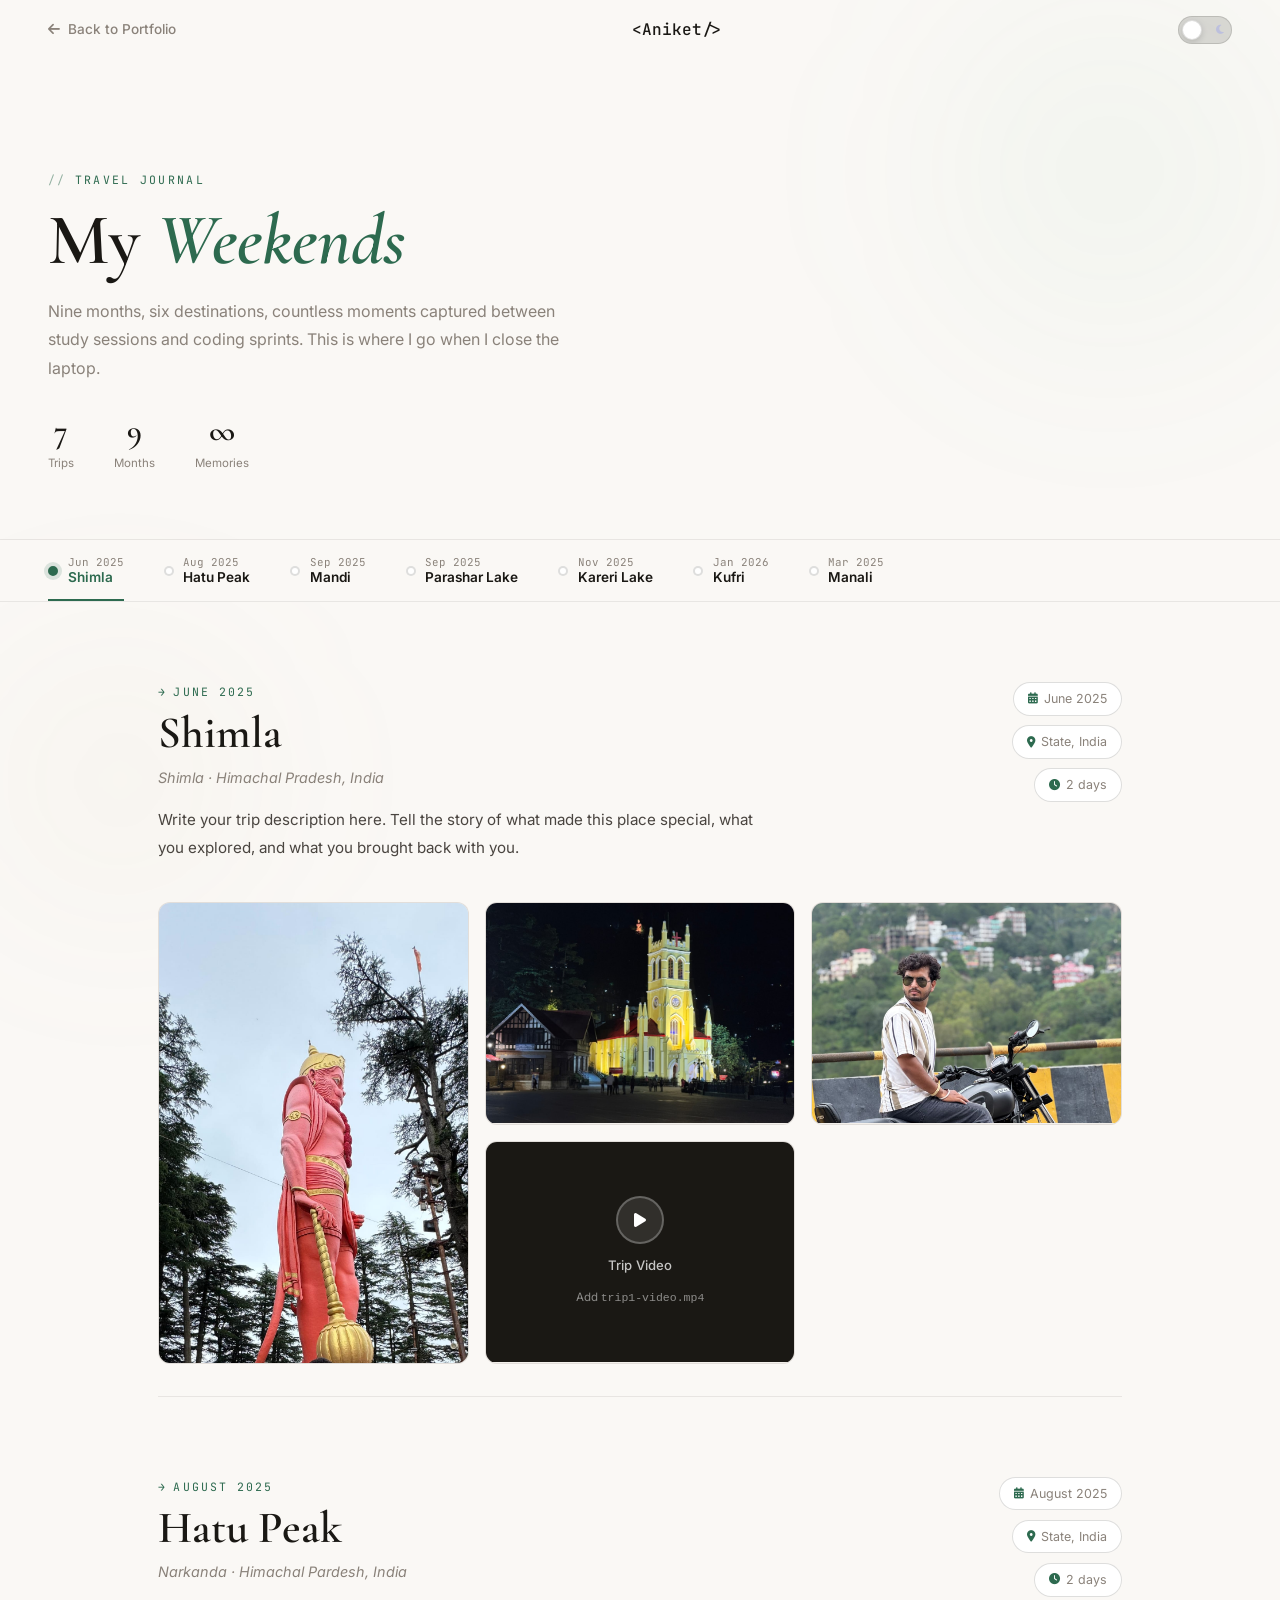
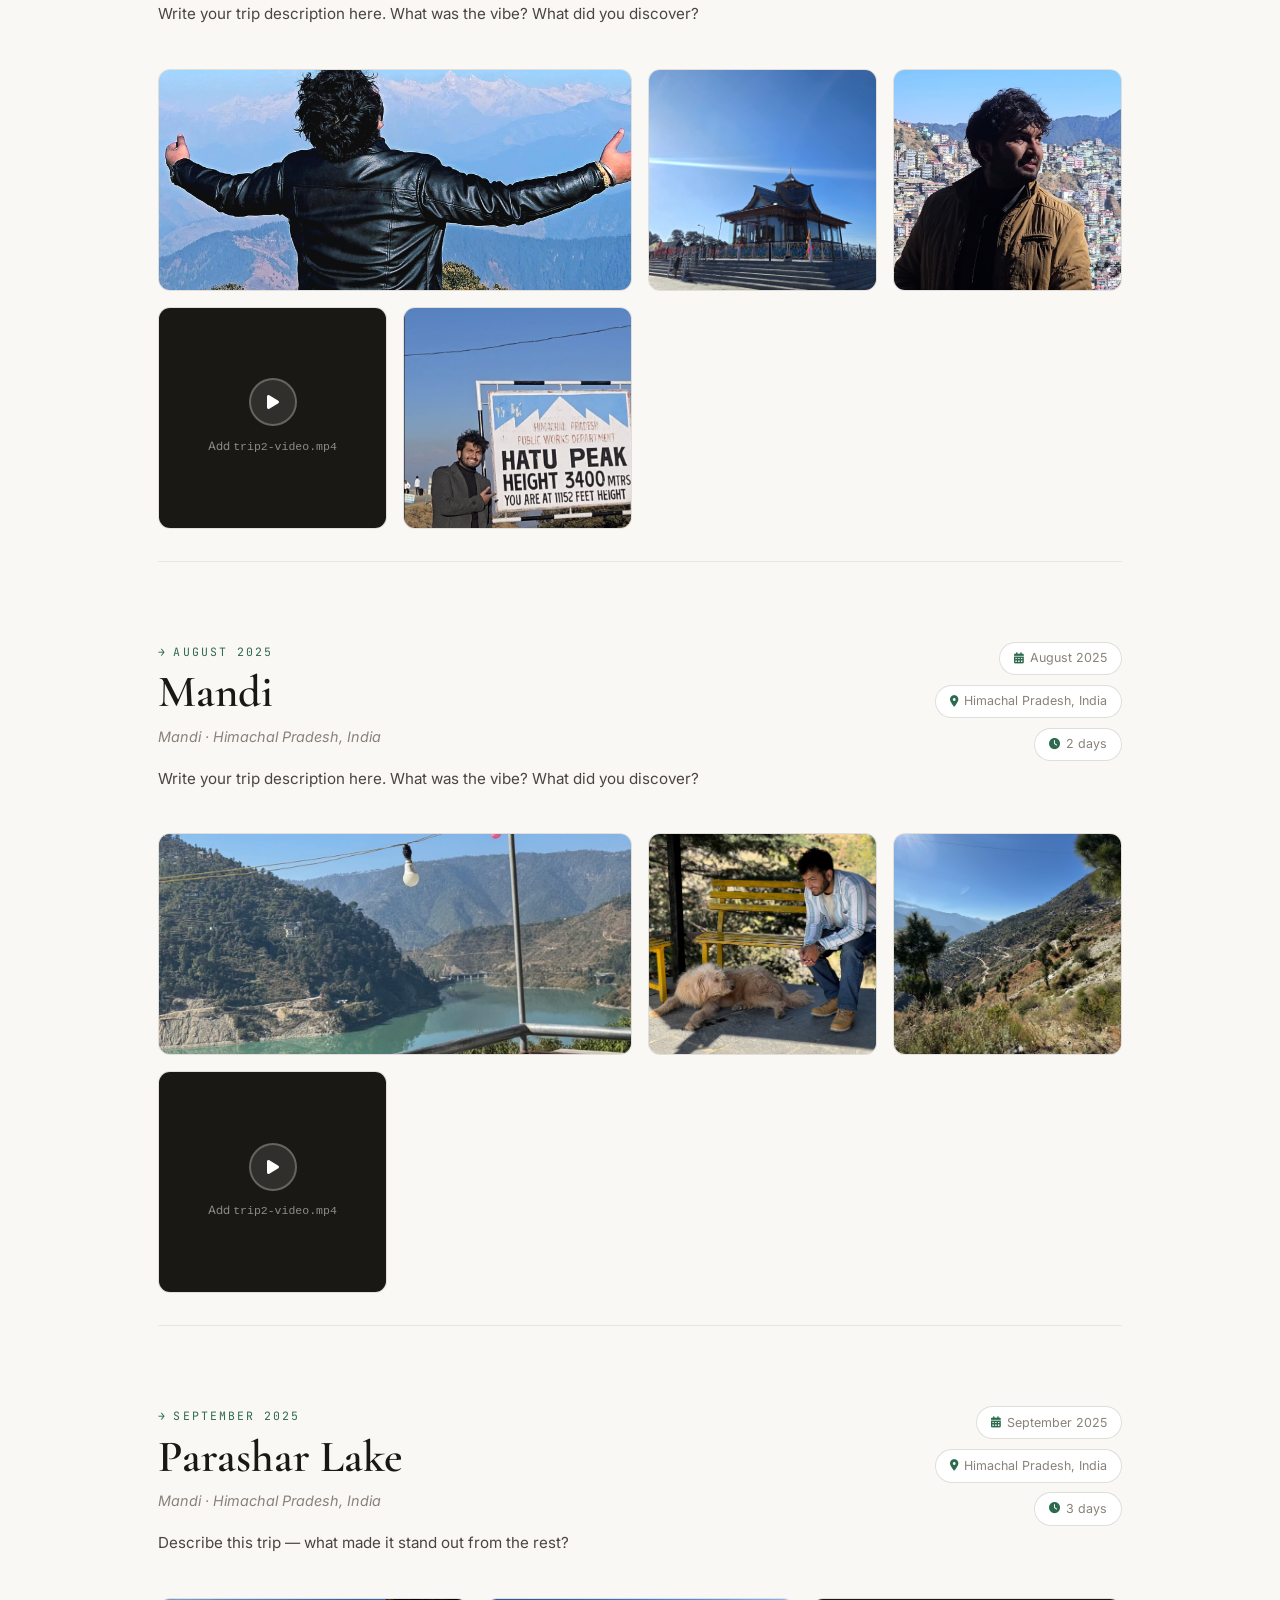
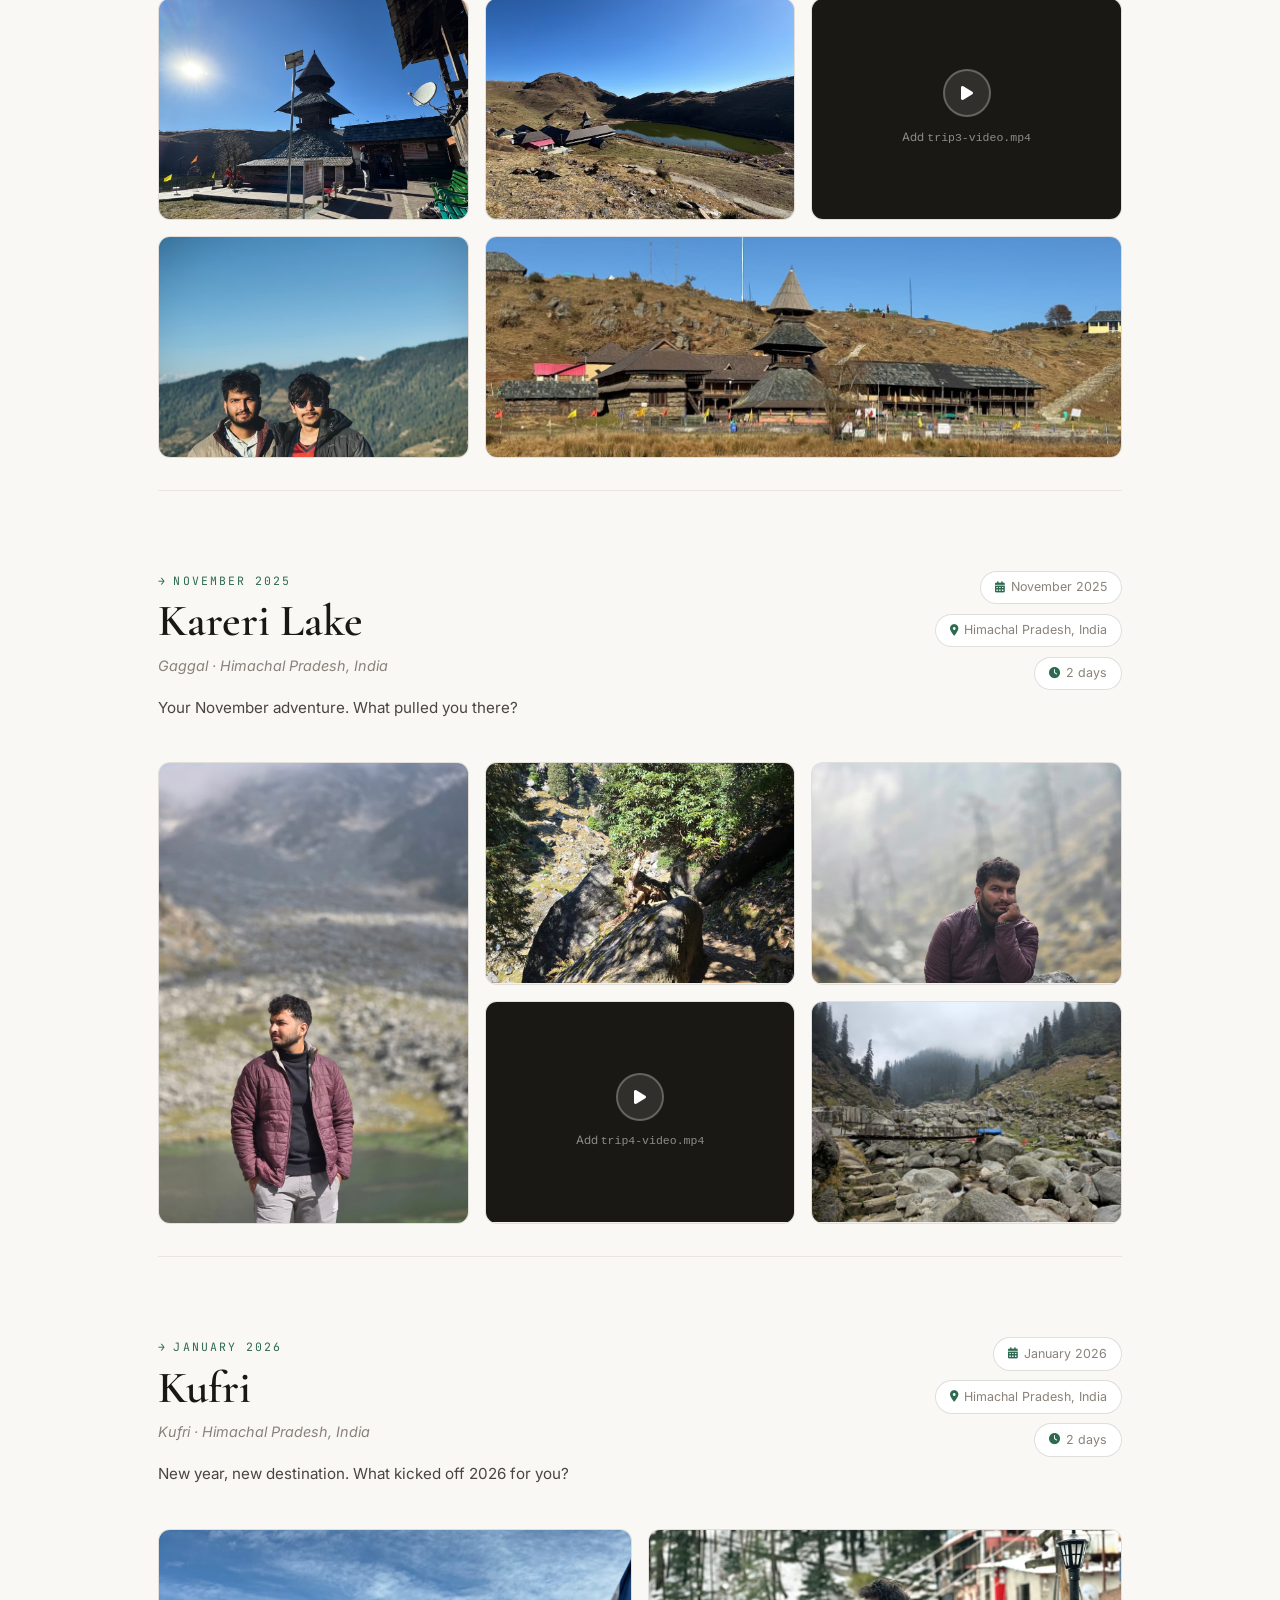
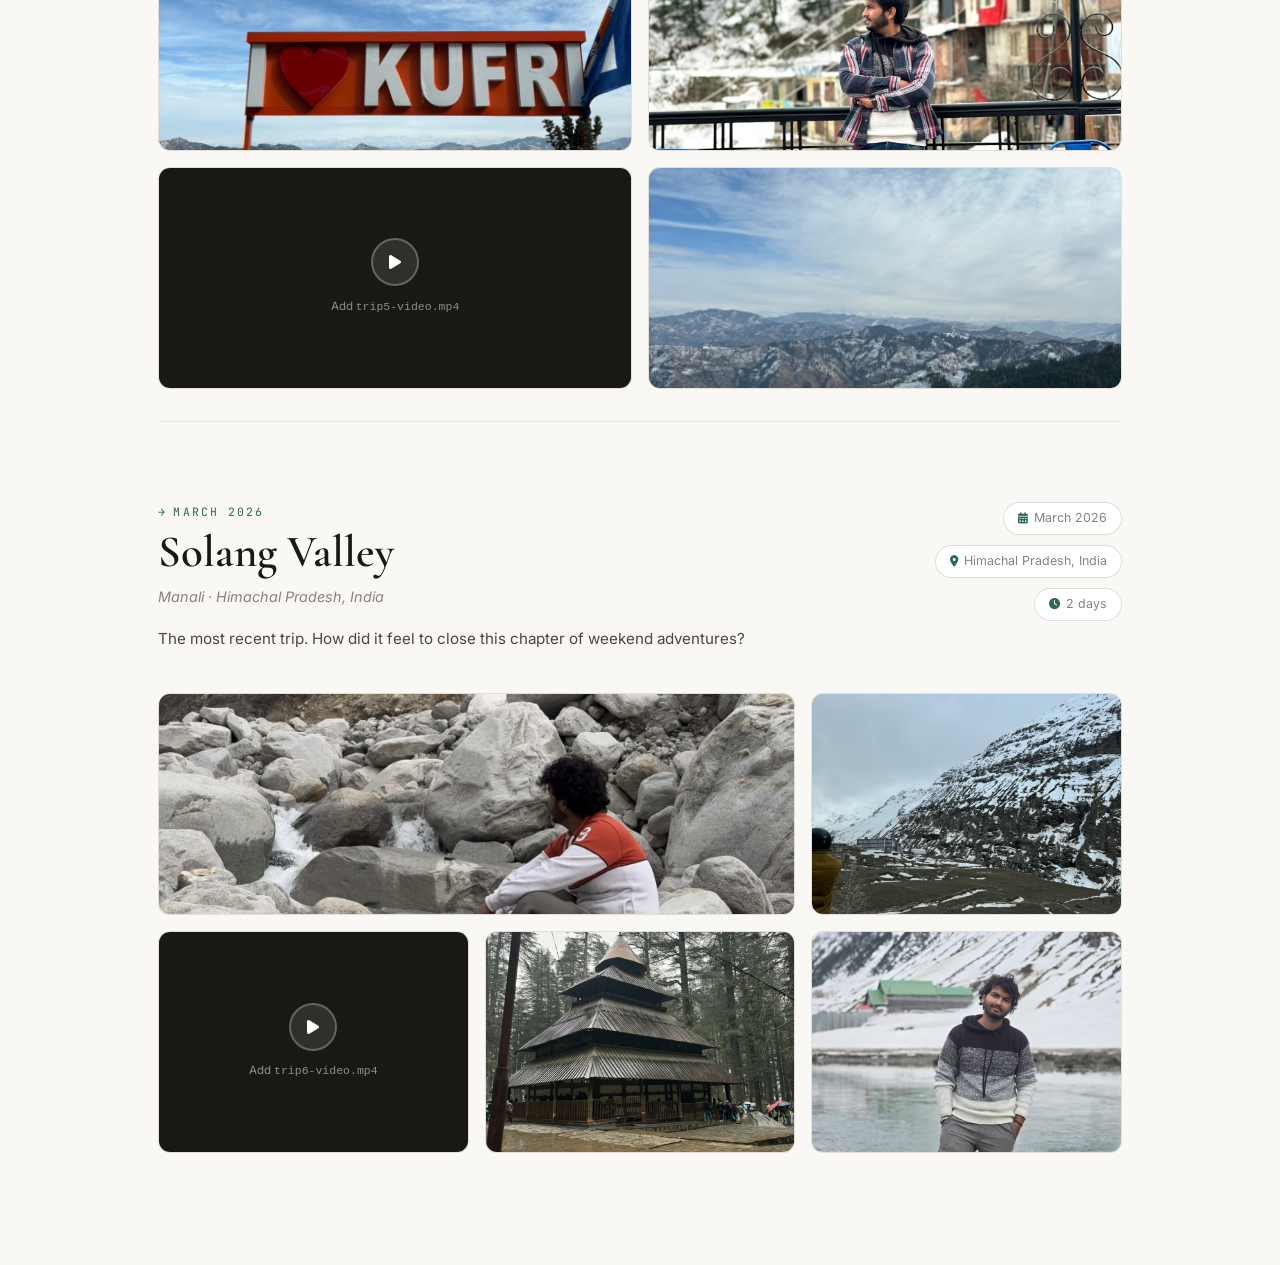
==== weekends.html @ 53308a57 "Add files via upload Add Portfolio" ====
<!DOCTYPE html>
<html lang="en">
<head>
  <meta charset="UTF-8"/>
  <meta name="viewport" content="width=device-width, initial-scale=1.0"/>
  <title>Aniket's Weekends — Travel Journal</title>
  <link rel="preconnect" href="https://fonts.googleapis.com">
  <link href="https://fonts.googleapis.com/css2?family=Cormorant+Garamond:ital,wght@0,400;0,500;0,600;1,400;1,500&family=Inter:wght@300;400;500;600&family=JetBrains+Mono:wght@400;500&display=swap" rel="stylesheet">
  <link rel="stylesheet" href="https://cdnjs.cloudflare.com/ajax/libs/font-awesome/6.5.0/css/all.min.css"/>
  <style>
    /* ===== ROOT ===== */
    :root {
      --bg:         #faf8f5;
      --bg-tint:    #f3f0eb;
      --bg-card:    #ffffff;
      --ink:        #1a1814;
      --ink-2:      #4a4540;
      --ink-3:      #8a827a;
      --ink-4:      #c4bdb6;
      --accent:     #2d6a4f;
      --accent-lt:  #52b788;
      --accent-sand:#c9a96e;
      --border:     rgba(26,24,20,0.08);
      --border-med: rgba(26,24,20,0.14);
      --shadow-sm:  0 2px 12px rgba(26,24,20,0.06);
      --shadow-md:  0 8px 32px rgba(26,24,20,0.10);
      --shadow-lg:  0 20px 60px rgba(26,24,20,0.13);
      --radius:     16px;
      --tr:         0.28s cubic-bezier(0.4,0,0.2,1);
      --serif:      'Cormorant Garamond', Georgia, serif;
      --sans:       'Inter', system-ui, sans-serif;
      --mono:       'JetBrains Mono', monospace;
    }
    body.dark-mode {
      --bg:#0f1117; --bg-tint:#161b27; --bg-card:#1a2030;
      --ink:#e8eaf0; --ink-2:#a8b0c8; --ink-3:#5a6480; --ink-4:#2e3550;
      --accent:#4ade9a; --accent-lt:#22c55e; --accent-sand:#f0b942;
      --border:rgba(255,255,255,0.07); --border-med:rgba(255,255,255,0.13);
      --shadow-sm:0 2px 12px rgba(0,0,0,0.35); --shadow-md:0 8px 32px rgba(0,0,0,0.5); --shadow-lg:0 20px 60px rgba(0,0,0,0.65);
    }
    *,*::before,*::after{box-sizing:border-box;margin:0;padding:0}
    html{scroll-behavior:smooth}
    body{font-family:var(--sans);background:var(--bg);color:var(--ink-2);line-height:1.75;overflow-x:hidden;-webkit-font-smoothing:antialiased;transition:background 0.3s ease, color 0.3s ease}
    a{color:inherit;text-decoration:none}
    img{max-width:100%;display:block;border-radius:12px}

    /* ===== BLOBS ===== */
    .blob{position:fixed;border-radius:50%;filter:blur(90px);pointer-events:none;z-index:0;animation:blobDrift 18s ease-in-out infinite}
    .blob1{width:500px;height:500px;background:radial-gradient(circle,rgba(82,183,136,0.07),transparent 70%);top:-80px;right:-80px}
    .blob2{width:400px;height:400px;background:radial-gradient(circle,rgba(201,169,110,0.06),transparent 70%);bottom:-80px;left:-80px;animation-delay:-7s}
    @keyframes blobDrift{0%,100%{transform:translate(0,0)}33%{transform:translate(20px,-20px)}66%{transform:translate(-16px,16px)}}

    /* ===== HEADER ===== */
    .site-header {
      position: fixed; top: 0; left: 0; right: 0; z-index: 100;
      display: flex; align-items: center; justify-content: space-between;
      padding: 1rem 3rem;
      transition: var(--tr);
    }
    .site-header.scrolled {
      background: rgba(250,248,245,0.93);
      backdrop-filter: blur(18px);
      border-bottom: 1px solid var(--border);
      box-shadow: var(--shadow-sm);
    }
    body.dark-mode .site-header.scrolled { background: rgba(15,17,23,0.92); }
    .h-back {
      display: inline-flex; align-items: center; gap: 0.5rem;
      font-size: 0.85rem; color: var(--ink-3); font-weight: 500;
      transition: var(--tr);
    }
    .h-back:hover { color: var(--accent); }
    .h-logo {
      font-family: var(--mono); font-size: 1rem;
      color: var(--ink); font-weight: 500;
    }
    .h-logo .ld { color: var(--accent); }
    .h-right { display: flex; align-items: center; gap: 1rem; }

    /* Dark toggle (same as main) */
    .theme-toggle{background:none;border:none;cursor:pointer;padding:0;display:flex;align-items:center}
    .toggle-track{position:relative;width:54px;height:28px;background:var(--border-med);border:1px solid var(--border-med);border-radius:50px;display:flex;align-items:center;transition:background .3s ease;overflow:hidden}
    body.dark-mode .toggle-track{background:rgba(74,222,154,.15);border-color:rgba(74,222,154,.3)}
    .toggle-icon{position:absolute;top:50%;transform:translateY(-50%);font-size:.65rem;transition:opacity .3s ease;z-index:1}
    .toggle-icon.sun{left:7px;color:var(--accent-sand)}
    .toggle-icon.moon{right:7px;color:#818cf8}
    body.light-mode .toggle-icon.moon{opacity:.3}
    body.dark-mode .toggle-icon.sun{opacity:.3}
    .toggle-thumb{position:absolute;top:3px;left:3px;width:20px;height:20px;border-radius:50%;background:var(--bg-card);border:1px solid var(--border-med);box-shadow:0 2px 6px rgba(0,0,0,.15);transition:transform .3s cubic-bezier(.4,0,.2,1),background .3s ease;z-index:2}
    body.dark-mode .toggle-thumb{transform:translateX(26px);background:var(--accent);border-color:var(--accent)}

    /* ===== HERO BANNER ===== */
    .trips-hero {
      min-height: 60vh; display: flex; align-items: flex-end;
      padding: 8rem 3rem 4rem;
      position: relative; z-index: 1;
      border-bottom: 1px solid var(--border);
    }
    .th-inner { max-width: 700px; }
    .th-eyebrow {
      font-family: var(--mono); font-size: 0.72rem;
      letter-spacing: 0.2em; text-transform: uppercase;
      color: var(--accent); margin-bottom: 0.7rem;
      display: flex; align-items: center; gap: 0.5rem;
    }
    .th-eyebrow::before { content: '// '; opacity: 0.5; }
    .trips-hero h1 {
      font-family: var(--serif);
      font-size: clamp(2.5rem, 6vw, 4.5rem);
      font-weight: 600; line-height: 1.1;
      color: var(--ink); margin-bottom: 1rem;
    }
    .trips-hero h1 em { color: var(--accent); font-style: italic; }
    .trips-hero p {
      font-size: 1rem; color: var(--ink-3);
      max-width: 520px; line-height: 1.8;
    }
    .th-stats {
      display: flex; gap: 2.5rem; margin-top: 2rem;
    }
    .ths-item { text-align: center; }
    .ths-val {
      font-family: var(--serif); font-size: 2rem; font-weight: 600;
      color: var(--ink); display: block; line-height: 1;
    }
    .ths-lbl { font-size: 0.72rem; color: var(--ink-3); margin-top: 0.2rem; }

    /* ===== STICKY TIMELINE NAV ===== */
    .timeline-nav {
      position: sticky; top: 64px; z-index: 90;
      background: var(--bg);
      border-bottom: 1px solid var(--border);
      padding: 0 3rem;
      overflow-x: auto;
      scrollbar-width: none;
    }
    .timeline-nav::-webkit-scrollbar { display: none; }
    body.dark-mode .timeline-nav { background: var(--bg); }
    .tn-inner {
      display: flex; gap: 0; align-items: stretch;
      white-space: nowrap; min-width: max-content;
    }
    .tn-item {
      display: flex; align-items: center; gap: 0;
      cursor: pointer; padding: 1rem 0; margin-right: 2.5rem;
      position: relative; transition: var(--tr);
      flex-shrink: 0;
    }
    .tn-item::after {
      content: '';
      position: absolute; bottom: 0; left: 0; right: 0; height: 2px;
      background: var(--accent); transform: scaleX(0);
      transform-origin: left; transition: transform var(--tr);
    }
    .tn-item:hover::after, .tn-item.active::after { transform: scaleX(1); }
    .tn-dot {
      width: 10px; height: 10px; border-radius: 50%;
      border: 2px solid var(--border-med);
      background: var(--bg-card); margin-right: 0.6rem;
      transition: var(--tr); flex-shrink: 0;
    }
    .tn-item:hover .tn-dot, .tn-item.active .tn-dot {
      border-color: var(--accent);
      background: var(--accent);
      box-shadow: 0 0 0 4px rgba(45,106,79,0.15);
    }
    body.dark-mode .tn-item.active .tn-dot { box-shadow: 0 0 0 4px rgba(74,222,154,0.15); }
    .tn-text { line-height: 1.2; }
    .tn-month { font-size: 0.68rem; color: var(--ink-3); font-family: var(--mono); }
    .tn-place { font-size: 0.85rem; font-weight: 600; color: var(--ink); transition: var(--tr); }
    .tn-item:hover .tn-place, .tn-item.active .tn-place { color: var(--accent); }

    /* ===== TRIP SECTIONS ===== */
    .trips-container {
      max-width: 1060px; margin: 0 auto;
      padding: 0 3rem 5rem;
      position: relative; z-index: 1;
    }
    .trip-section {
      padding-top: 5rem; padding-bottom: 2rem;
      border-bottom: 1px solid var(--border);
    }
    .trip-section:last-child { border-bottom: none; }

    /* Trip header */
    .trip-header {
      display: flex; align-items: flex-start;
      justify-content: space-between; gap: 2rem;
      margin-bottom: 2.5rem; flex-wrap: wrap;
    }
    .trip-left { flex: 1; }
    .trip-month {
      font-family: var(--mono); font-size: 0.72rem;
      letter-spacing: 0.18em; text-transform: uppercase;
      color: var(--accent); margin-bottom: 0.4rem;
      display: flex; align-items: center; gap: 0.4rem;
    }
    .trip-month::before { content: '→ '; }
    .trip-title {
      font-family: var(--serif);
      font-size: clamp(1.8rem, 4vw, 2.8rem);
      font-weight: 600; color: var(--ink); line-height: 1.1;
      margin-bottom: 0.4rem;
    }
    .trip-subtitle { font-size: 0.9rem; color: var(--ink-3); font-style: italic; }
    .trip-desc {
      font-size: 0.95rem; color: var(--ink-2);
      line-height: 1.85; max-width: 600px; margin-top: 1rem;
    }
    .trip-meta {
      display: flex; flex-direction: column; gap: 0.6rem;
      align-items: flex-end;
    }
    .tm-chip {
      display: inline-flex; align-items: center; gap: 0.4rem;
      padding: 0.3rem 0.85rem; border-radius: 50px;
      border: 1px solid var(--border-med);
      font-size: 0.78rem; color: var(--ink-3);
      background: var(--bg-card);
    }
    .tm-chip i { color: var(--accent); font-size: 0.7rem; }

    /* Media Grid */
    .media-grid {
      display: grid;
      grid-template-columns: repeat(3, 1fr);
      gap: 1rem;
      margin-top: 1.5rem;
    }
    .media-grid.grid-2 { grid-template-columns: repeat(2, 1fr); }
    .media-grid.grid-4 { grid-template-columns: repeat(4, 1fr); }

    .media-item {
      position: relative; border-radius: 12px; overflow: hidden;
      background: var(--bg-tint);
      border: 1px solid var(--border);
      cursor: pointer;
      transition: var(--tr);
    }
    .media-item:hover { transform: scale(1.02); box-shadow: var(--shadow-md); }
    .media-item.tall { grid-row: span 2; }
    .media-item.wide { grid-column: span 2; }

    /* Image placeholder */
    .img-slot {
      width: 100%; height: 220px;
      background: linear-gradient(145deg, var(--bg-tint), var(--bg));
      display: flex; flex-direction: column;
      align-items: center; justify-content: center;
      gap: 0.5rem; text-align: center; padding: 1rem;
    }
    .media-item.tall .img-slot { height: 100%; min-height: 460px; }
    .media-item.wide .img-slot { height: 220px; }
    .img-slot i { font-size: 1.8rem; color: var(--accent); opacity: 0.4; }
    .img-slot-label { font-size: 0.75rem; color: var(--ink-3); line-height: 1.4; }
    .img-slot code { font-family: var(--mono); font-size: 0.68rem; color: var(--accent-sand); }

    /* Real images */
    .media-item img {
      width: 100%; height: 220px; object-fit: cover; border-radius: 0;
      transition: transform 0.4s ease;
    }
    .media-item.tall img { height: 460px; }
    .media-item.wide img { height: 220px; }
    .media-item:hover img { transform: scale(1.06); }

    /* Video slot */
    .video-slot {
      width: 100%; height: 220px;
      background: var(--ink);
      display: flex; flex-direction: column;
      align-items: center; justify-content: center; gap: 0.6rem;
    }
    .vs-play {
      width: 48px; height: 48px; border-radius: 50%;
      background: rgba(255,255,255,0.1);
      border: 2px solid rgba(255,255,255,0.25);
      display: flex; align-items: center; justify-content: center;
      color: #fff; font-size: 1rem; transition: var(--tr);
    }
    .media-item:hover .vs-play { background: var(--accent); border-color: var(--accent); }
    .vs-label { font-size: 0.72rem; color: rgba(255,255,255,0.5); }
    .vs-name  { font-size: 0.82rem; color: rgba(255,255,255,0.75); font-weight: 500; }

    /* Real video embed */
    .media-item video {
      width: 100%; height: 220px; object-fit: cover; border-radius: 0;
    }

    /* Caption */
    .media-caption {
      position: absolute; bottom: 0; left: 0; right: 0;
      padding: 0.6rem 0.8rem;
      background: linear-gradient(transparent, rgba(26,24,20,0.65));
      font-size: 0.72rem; color: rgba(255,255,255,0.85);
      border-radius: 0 0 12px 12px;
      opacity: 0; transition: var(--tr);
    }
    .media-item:hover .media-caption { opacity: 1; }

    /* How to add content note */
    .add-note {
      margin-top: 1rem; padding: 0.85rem 1.1rem;
      background: rgba(201,169,110,0.07);
      border: 1px solid rgba(201,169,110,0.18);
      border-radius: 10px;
      font-size: 0.78rem; color: var(--ink-3);
      display: flex; align-items: flex-start; gap: 0.5rem;
    }
    .add-note i { color: var(--accent-sand); margin-top: 0.1rem; flex-shrink: 0; }
    .add-note code { font-family: var(--mono); font-size: 0.72rem; color: var(--accent-sand); }

    /* ===== BACK TO TOP ===== */
    .back-top {
      position: fixed; bottom: 2rem; right: 2rem; z-index: 99;
      width: 42px; height: 42px; border-radius: 50%;
      background: var(--accent); color: #fff;
      border: none; cursor: pointer;
      display: flex; align-items: center; justify-content: center;
      font-size: 0.9rem;
      box-shadow: var(--shadow-md);
      opacity: 0; pointer-events: none;
      transition: var(--tr);
    }
    .back-top.show { opacity: 1; pointer-events: all; }
    .back-top:hover { transform: translateY(-3px); background: #235c42; }

    /* Scroll reveal */
    .reveal{opacity:0;transform:translateY(20px);transition:opacity .6s ease,transform .6s ease}
    .reveal.visible{opacity:1;transform:translateY(0)}

    /* Responsive */
    @media(max-width:768px){
      .site-header{padding:.8rem 1.5rem}
      .trips-hero{padding:6rem 1.5rem 3rem}
      .timeline-nav{padding:0 1.5rem}
      .trips-container{padding:0 1.5rem 4rem}
      .media-grid{grid-template-columns:1fr 1fr !important}
      .media-item.tall{grid-row:span 1}
      .media-item.tall img,.media-item.tall .img-slot{height:220px !important;min-height:unset !important}
      .trip-meta{align-items:flex-start}
      .th-stats{gap:1.5rem}
    }
    @media(max-width:480px){
      .media-grid{grid-template-columns:1fr !important}
      .media-item.wide{grid-column:span 1}
    }
  </style>
</head>
<body class="light-mode">

  <div class="blob blob1"></div>
  <div class="blob blob2"></div>

  <!-- HEADER -->
  <header class="site-header" id="siteHeader">
    <a href="index.html" class="h-back">
      <i class="fas fa-arrow-left"></i> Back to Portfolio
    </a>
    <div class="h-logo">&lt;Aniket<span class="ld">/</span>&gt;</div>
    <div class="h-right">
      <button class="theme-toggle" id="themeToggle">
        <span class="toggle-track">
          <span class="toggle-icon sun"><i class="fas fa-sun"></i></span>
          <span class="toggle-icon moon"><i class="fas fa-moon"></i></span>
          <span class="toggle-thumb"></span>
        </span>
      </button>
    </div>
  </header>

  <!-- HERO -->
  <section class="trips-hero">
    <div class="th-inner">
      <div class="th-eyebrow">travel journal</div>
      <h1>My <em>Weekends</em></h1>
      <p>
        Nine months, six destinations, countless moments captured between study sessions
        and coding sprints. This is where I go when I close the laptop.
      </p>
      <div class="th-stats">
        <div class="ths-item"><span class="ths-val">7</span><span class="ths-lbl">Trips</span></div>
        <div class="ths-item"><span class="ths-val">9</span><span class="ths-lbl">Months</span></div>
        <div class="ths-item"><span class="ths-val">∞</span><span class="ths-lbl">Memories</span></div>
      </div>
    </div>
  </section>

  <!-- STICKY TIMELINE NAV -->
  <nav class="timeline-nav" id="timelineNav">
    <div class="tn-inner">
      <div class="tn-item active" onclick="scrollToTrip('trip1')">
        <div class="tn-dot"></div>
        <div class="tn-text">
          <div class="tn-month">Jun 2025</div>
          <div class="tn-place">Shimla</div>
        </div>
      </div>
      <div class="tn-item" onclick="scrollToTrip('trip2')">
        <div class="tn-dot"></div>
        <div class="tn-text">
          <div class="tn-month">Aug 2025</div>
          <div class="tn-place">Hatu Peak</div>
        </div>
      </div>
      <div class="tn-item" onclick="scrollToTrip('trip3')">
        <div class="tn-dot"></div>
        <div class="tn-text">
          <div class="tn-month">Sep 2025</div>
          <div class="tn-place">Mandi</div>
        </div>
      </div>
      <div class="tn-item" onclick="scrollToTrip('trip4')">
        <div class="tn-dot"></div>
        <div class="tn-text">
          <div class="tn-month">Sep 2025</div>
          <div class="tn-place">Parashar Lake</div>
        </div>
      </div>
      <div class="tn-item" onclick="scrollToTrip('trip5')">
        <div class="tn-dot"></div>
        <div class="tn-text">
          <div class="tn-month">Nov 2025</div>
          <div class="tn-place">Kareri Lake</div>
        </div>
      </div>
      <div class="tn-item" onclick="scrollToTrip('trip6')">
        <div class="tn-dot"></div>
        <div class="tn-text">
          <div class="tn-month">Jan 2026</div>
          <div class="tn-place">Kufri</div>
        </div>
      </div>
       <div class="tn-item" onclick="scrollToTrip('trip4')">
        <div class="tn-dot"></div>
        <div class="tn-text">
          <div class="tn-month">Mar 2025</div>
          <div class="tn-place">Manali</div>
        </div>
      </div>
    </div>
  </nav>

  <!-- TRIPS -->
  <div class="trips-container">

    <!-- ── TRIP 1 ── -->
    <section class="trip-section reveal" id="trip1">
      <div class="trip-header">
        <div class="trip-left">
          <div class="trip-month">June 2025</div>
          <h2 class="trip-title">Shimla</h2>
          <div class="trip-subtitle">Shimla · Himachal Pradesh, India</div>
          <p class="trip-desc">
            Write your trip description here. Tell the story of what made this place special,
            what you explored, and what you brought back with you.
          </p>
        </div>
        <div class="trip-meta">
          <span class="tm-chip"><i class="fas fa-calendar-alt"></i> June 2025</span>
          <span class="tm-chip"><i class="fas fa-map-marker-alt"></i> State, India</span>
          <span class="tm-chip"><i class="fas fa-clock"></i> 2 days</span>
        </div>
      </div>
      <!-- Media grid — replace img src and video src with your files -->
      <div class="media-grid">
        <div class="media-item tall">
          <img src="Shimla4.jpeg" alt="Trip 1 Main Photo"
               onerror="this.style.display='none';this.nextElementSibling.style.display='flex'"/>
          <div class="img-slot" style="display:none">
            <i class="fas fa-image"></i>
            <div class="img-slot-label">Your portrait photo here<br/><code>trip1-photo1.jpg</code></div>
          </div>
          <div class="media-caption">Jhakhu Temple</div>
        </div>
        <div class="media-item">
          <img src="Shimla1.jpeg" alt="" onerror="this.style.display='none';this.nextElementSibling.style.display='flex'"/>
          <div class="img-slot" style="display:none"><i class="fas fa-image"></i><div class="img-slot-label"><code>trip1-photo2.jpg</code></div></div>
          <div class="media-caption">Capturing night view of Mall road Shimla was must.</div>
        </div>
        <div class="media-item">
          <img src="Shimla2.jpeg" alt="" onerror="this.style.display='none';this.nextElementSibling.style.display='flex'"/>
          <div class="img-slot" style="display:none"><i class="fas fa-image"></i><div class="img-slot-label"><code>trip1-photo3.jpg</code></div></div>
          <div class="media-caption">The energy never fades if you are doing your favourite thing</div>
        </div>
        <div class="media-item">
          <!-- Video slot — replace src with your video file -->
          <video src="Shimlavideo.mp4" controls poster="trip1-thumb.jpg"
                 onerror="this.style.display='none';this.nextElementSibling.style.display='flex'"></video>
          <div class="video-slot" style="display:none">
            <div class="vs-play"><i class="fas fa-play"></i></div>
            <div class="vs-name">Trip Video</div>
            <div class="vs-label">Add <code>trip1-video.mp4</code></div>
          </div>
          <div class="media-caption">When weather seems like this, its ok to roam</div>
        </div>
      </div>
   
    </section>

    <!-- ── TRIP 2 ── -->
    <section class="trip-section reveal" id="trip2">
      <div class="trip-header">
        <div class="trip-left">
          <div class="trip-month">August 2025</div>
          <h2 class="trip-title">Hatu Peak</h2>
          <div class="trip-subtitle">Narkanda · Himachal Pardesh, India</div>
          <p class="trip-desc">Write your trip description here. What was the vibe? What did you discover?</p>
        </div>
        <div class="trip-meta">
          <span class="tm-chip"><i class="fas fa-calendar-alt"></i> August 2025</span>
          <span class="tm-chip"><i class="fas fa-map-marker-alt"></i> State, India</span>
          <span class="tm-chip"><i class="fas fa-clock"></i> 2 days</span>
        </div>
      </div>
      <div class="media-grid grid-4">
        <div class="media-item wide">
          <img src="Hatu2.jpeg" alt="" onerror="this.style.display='none';this.nextElementSibling.style.display='flex'"/>
          <div class="img-slot" style="display:none"><i class="fas fa-image"></i><div class="img-slot-label"><code>trip2-photo1.jpg</code></div></div>
          <div class="media-caption">Wide hero shot</div>
        </div>
        <div class="media-item">
          <img src="Hatu1.jpeg" alt="" onerror="this.style.display='none';this.nextElementSibling.style.display='flex'"/>
          <div class="img-slot" style="display:none"><i class="fas fa-image"></i><div class="img-slot-label"><code>trip2-photo2.jpg</code></div></div>
        </div>
        <div class="media-item">
          <img src="Hatu3.jpeg" alt="" onerror="this.style.display='none';this.nextElementSibling.style.display='flex'"/>
          <div class="img-slot" style="display:none"><i class="fas fa-image"></i><div class="img-slot-label"><code>trip2-photo3.jpg</code></div></div>
        </div>
        <div class="media-item">
          <video src="Hatuvideo.mp4" controls onerror="this.style.display='none';this.nextElementSibling.style.display='flex'"></video>
          <div class="video-slot" style="display:none"><div class="vs-play"><i class="fas fa-play"></i></div><div class="vs-label">Add <code>trip2-video.mp4</code></div></div>
        </div>
        <div class="media-item">
          <img src="Hatu4.jpeg" alt="" onerror="this.style.display='none';this.nextElementSibling.style.display='flex'"/>
          <div class="img-slot" style="display:none"><i class="fas fa-image"></i><div class="img-slot-label"><code>trip2-photo4.jpg</code></div></div>
        </div>
      </div>
    </section>
     <!-- ── TRIP 2 ── -->
    <section class="trip-section reveal" id="trip2">
      <div class="trip-header">
        <div class="trip-left">
          <div class="trip-month">August 2025</div>
          <h2 class="trip-title">Mandi</h2>
          <div class="trip-subtitle">Mandi · Himachal Pradesh, India</div>
          <p class="trip-desc">Write your trip description here. What was the vibe? What did you discover?</p>
        </div>
        <div class="trip-meta">
          <span class="tm-chip"><i class="fas fa-calendar-alt"></i> August 2025</span>
          <span class="tm-chip"><i class="fas fa-map-marker-alt"></i> Himachal Pradesh, India</span>
          <span class="tm-chip"><i class="fas fa-clock"></i> 2 days</span>
        </div>
      </div>
      <div class="media-grid grid-4">
        <div class="media-item wide">
          <img src="Mandi2.jpeg" alt="" onerror="this.style.display='none';this.nextElementSibling.style.display='flex'"/>
          <div class="img-slot" style="display:none"><i class="fas fa-image"></i><div class="img-slot-label"><code>trip2-photo1.jpg</code></div></div>
          <div class="media-caption">Wide hero shot</div>
        </div>
        <div class="media-item">
          <img src="Mandi1.jpeg" alt="" onerror="this.style.display='none';this.nextElementSibling.style.display='flex'"/>
          <div class="img-slot" style="display:none"><i class="fas fa-image"></i><div class="img-slot-label"><code>trip2-photo2.jpg</code></div></div>
        </div>
        <div class="media-item">
          <img src="Mandi3.jpeg" alt="" onerror="this.style.display='none';this.nextElementSibling.style.display='flex'"/>
          <div class="img-slot" style="display:none"><i class="fas fa-image"></i><div class="img-slot-label"><code>trip2-photo3.jpg</code></div></div>
        </div>
        <div class="media-item">
          <video src="mandivideo.mp4" controls onerror="this.style.display='none';this.nextElementSibling.style.display='flex'"></video>
          <div class="video-slot" style="display:none"><div class="vs-play"><i class="fas fa-play"></i></div><div class="vs-label">Add <code>trip2-video.mp4</code></div></div>
        </div>
       
      </div>
    </section>


    <!-- ── TRIP 3 ── -->
    <section class="trip-section reveal" id="trip3">
      <div class="trip-header">
        <div class="trip-left">
          <div class="trip-month">September 2025</div>
          <h2 class="trip-title">Parashar Lake</h2>
          <div class="trip-subtitle">Mandi · Himachal Pradesh, India</div>
          <p class="trip-desc">Describe this trip — what made it stand out from the rest?</p>
        </div>
        <div class="trip-meta">
          <span class="tm-chip"><i class="fas fa-calendar-alt"></i> September 2025</span>
          <span class="tm-chip"><i class="fas fa-map-marker-alt"></i> Himachal Pradesh, India</span>
          <span class="tm-chip"><i class="fas fa-clock"></i> 3 days</span>
        </div>
      </div>
      <div class="media-grid">
        <div class="media-item">
          <img src="p1.jpeg" alt="" onerror="this.style.display='none';this.nextElementSibling.style.display='flex'"/>
          <div class="img-slot" style="display:none"><i class="fas fa-image"></i><div class="img-slot-label"><code>trip3-photo1.jpg</code></div></div>
        </div>
        <div class="media-item">
          <img src="p2.jpeg" alt="" onerror="this.style.display='none';this.nextElementSibling.style.display='flex'"/>
          <div class="img-slot" style="display:none"><i class="fas fa-image"></i><div class="img-slot-label"><code>trip3-photo2.jpg</code></div></div>
        </div>
        <div class="media-item">
          <video src="pv.mp4" controls onerror="this.style.display='none';this.nextElementSibling.style.display='flex'"></video>
          <div class="video-slot" style="display:none"><div class="vs-play"><i class="fas fa-play"></i></div><div class="vs-label">Add <code>trip3-video.mp4</code></div></div>
        </div>
        <div class="media-item">
          <img src="p3.jpeg" alt="" onerror="this.style.display='none';this.nextElementSibling.style.display='flex'"/>
          <div class="img-slot" style="display:none"><i class="fas fa-image"></i><div class="img-slot-label"><code>trip3-photo3.jpg</code></div></div>
        </div>
        <div class="media-item wide">
          <img src="p4.jpeg" alt="" onerror="this.style.display='none';this.nextElementSibling.style.display='flex'"/>
          <div class="img-slot" style="display:none"><i class="fas fa-image"></i><div class="img-slot-label"><code>trip3-photo4.jpg</code></div></div>
          <div class="media-caption">Panoramic shot</div>
        </div>
      </div>
    </section>

    <!-- ── TRIP 4 ── -->
    <section class="trip-section reveal" id="trip4">
      <div class="trip-header">
        <div class="trip-left">
          <div class="trip-month">November 2025</div>
          <h2 class="trip-title">Kareri Lake</h2>
          <div class="trip-subtitle">Gaggal · Himachal Pradesh, India</div>
          <p class="trip-desc">Your November adventure. What pulled you there?</p>
        </div>
        <div class="trip-meta">
          <span class="tm-chip"><i class="fas fa-calendar-alt"></i> November 2025</span>
          <span class="tm-chip"><i class="fas fa-map-marker-alt"></i> Himachal Pradesh, India</span>
          <span class="tm-chip"><i class="fas fa-clock"></i> 2 days</span>
        </div>
      </div>
      <div class="media-grid">
        <div class="media-item tall">
          <img src="k1.jpeg" alt="" onerror="this.style.display='none';this.nextElementSibling.style.display='flex'"/>
          <div class="img-slot" style="display:none;min-height:460px"><i class="fas fa-image"></i><div class="img-slot-label"><code>trip4-photo1.jpg</code></div></div>
        </div>
        <div class="media-item">
          <img src="k2.jpeg" alt="" onerror="this.style.display='none';this.nextElementSibling.style.display='flex'"/>
          <div class="img-slot" style="display:none"><i class="fas fa-image"></i><div class="img-slot-label"><code>trip4-photo2.jpg</code></div></div>
        </div>
        <div class="media-item">
          <img src="k3.jpeg" alt="" onerror="this.style.display='none';this.nextElementSibling.style.display='flex'"/>
          <div class="img-slot" style="display:none"><i class="fas fa-image"></i><div class="img-slot-label"><code>trip4-photo3.jpg</code></div></div>
        </div>
        <div class="media-item">
          <video src="kv.mp4" controls onerror="this.style.display='none';this.nextElementSibling.style.display='flex'"></video>
          <div class="video-slot" style="display:none"><div class="vs-play"><i class="fas fa-play"></i></div><div class="vs-label">Add <code>trip4-video.mp4</code></div></div>
        </div>
        <div class="media-item">
          <img src="k4.jpeg" alt="" onerror="this.style.display='none';this.nextElementSibling.style.display='flex'"/>
          <div class="img-slot" style="display:none"><i class="fas fa-image"></i><div class="img-slot-label"><code>trip4-photo4.jpg</code></div></div>
        </div>
      </div>
    </section>

    <!-- ── TRIP 5 ── -->
    <section class="trip-section reveal" id="trip5">
      <div class="trip-header">
        <div class="trip-left">
          <div class="trip-month">January 2026</div>
          <h2 class="trip-title">Kufri</h2>
          <div class="trip-subtitle">Kufri · Himachal Pradesh, India</div>
          <p class="trip-desc">New year, new destination. What kicked off 2026 for you?</p>
        </div>
        <div class="trip-meta">
          <span class="tm-chip"><i class="fas fa-calendar-alt"></i> January 2026</span>
          <span class="tm-chip"><i class="fas fa-map-marker-alt"></i> Himachal Pradesh, India</span>
          <span class="tm-chip"><i class="fas fa-clock"></i> 2 days</span>
        </div>
      </div>
      <div class="media-grid grid-2">
        <div class="media-item">
          <img src="ku1.jpeg" alt="" onerror="this.style.display='none';this.nextElementSibling.style.display='flex'"/>
          <div class="img-slot" style="display:none"><i class="fas fa-image"></i><div class="img-slot-label"><code>trip5-photo1.jpg</code></div></div>
        </div>
        <div class="media-item">
          <img src="ku2.jpeg" alt="" onerror="this.style.display='none';this.nextElementSibling.style.display='flex'"/>
          <div class="img-slot" style="display:none"><i class="fas fa-image"></i><div class="img-slot-label"><code>trip5-photo2.jpg</code></div></div>
        </div>
        <div class="media-item">
          <video src="kuv.mp4" controls onerror="this.style.display='none';this.nextElementSibling.style.display='flex'"></video>
          <div class="video-slot" style="display:none"><div class="vs-play"><i class="fas fa-play"></i></div><div class="vs-label">Add <code>trip5-video.mp4</code></div></div>
        </div>
        <div class="media-item">
          <img src="ku4.jpeg" alt="" onerror="this.style.display='none';this.nextElementSibling.style.display='flex'"/>
          <div class="img-slot" style="display:none"><i class="fas fa-image"></i><div class="img-slot-label"><code>trip5-photo3.jpg</code></div></div>
        </div>
      </div>
    </section>

    <!-- ── TRIP 6 ── -->
    <section class="trip-section reveal" id="trip6">
      <div class="trip-header">
        <div class="trip-left">
          <div class="trip-month">March 2026</div>
          <h2 class="trip-title">Solang Valley</h2>
          <div class="trip-subtitle">Manali · Himachal Pradesh, India</div>
          <p class="trip-desc">The most recent trip. How did it feel to close this chapter of weekend adventures?</p>
        </div>
        <div class="trip-meta">
          <span class="tm-chip"><i class="fas fa-calendar-alt"></i> March 2026</span>
          <span class="tm-chip"><i class="fas fa-map-marker-alt"></i> Himachal Pradesh, India</span>
          <span class="tm-chip"><i class="fas fa-clock"></i> 2 days</span>
        </div>
      </div>
      <div class="media-grid">
        <div class="media-item wide">
          <img src="m1.jpeg" alt="" onerror="this.style.display='none';this.nextElementSibling.style.display='flex'"/>
          <div class="img-slot" style="display:none"><i class="fas fa-image"></i><div class="img-slot-label"><code>trip6-photo1.jpg</code></div></div>
          <div class="media-caption">The final destination</div>
        </div>
        <div class="media-item">
          <img src="m2.jpeg" alt="" onerror="this.style.display='none';this.nextElementSibling.style.display='flex'"/>
          <div class="img-slot" style="display:none"><i class="fas fa-image"></i><div class="img-slot-label"><code>trip6-photo2.jpg</code></div></div>
        </div>
        <div class="media-item">
          <video src="mv.mp4" controls onerror="this.style.display='none';this.nextElementSibling.style.display='flex'"></video>
          <div class="video-slot" style="display:none"><div class="vs-play"><i class="fas fa-play"></i></div><div class="vs-label">Add <code>trip6-video.mp4</code></div></div>
        </div>
        <div class="media-item">
          <img src="m3.jpeg" alt="" onerror="this.style.display='none';this.nextElementSibling.style.display='flex'"/>
          <div class="img-slot" style="display:none"><i class="fas fa-image"></i><div class="img-slot-label"><code>trip6-photo3.jpg</code></div></div>
        </div>
        <div class="media-item">
          <img src="m44.jpeg" alt="" onerror="this.style.display='none';this.nextElementSibling.style.display='flex'"/>
          <div class="img-slot" style="display:none"><i class="fas fa-image"></i><div class="img-slot-label"><code>trip6-photo4.jpg</code></div></div>
        </div>
      </div>
    </section>

  </div><!-- /trips-container -->

  <!-- Back to top -->
  <button class="back-top" id="backTop" onclick="window.scrollTo({top:0,behavior:'smooth'})">
    <i class="fas fa-arrow-up"></i>
  </button>

  <script>
    // Sync theme with main portfolio
    const body = document.body;
    const saved = localStorage.getItem('theme') || 'light';
    body.classList.add(saved + '-mode');

    const toggle = document.getElementById('themeToggle');
    toggle.addEventListener('click', () => {
      const isDark = body.classList.contains('dark-mode');
      body.classList.toggle('dark-mode', !isDark);
      body.classList.toggle('light-mode', isDark);
      localStorage.setItem('theme', isDark ? 'light' : 'dark');
    });

    // Header scroll
    const hdr = document.getElementById('siteHeader');
    window.addEventListener('scroll', () => {
      hdr.classList.toggle('scrolled', window.scrollY > 40);
      document.getElementById('backTop').classList.toggle('show', window.scrollY > 300);
    }, { passive: true });

    // Scroll to trip
    function scrollToTrip(id) {
      const el = document.getElementById(id);
      if (!el) return;
      const offset = document.getElementById('timelineNav').offsetHeight + 64;
      const top = el.getBoundingClientRect().top + window.scrollY - offset;
      window.scrollTo({ top, behavior: 'smooth' });
    }

    // Active timeline nav on scroll
    const tripSections = document.querySelectorAll('.trip-section');
    const navItems = document.querySelectorAll('.tn-item');
    const navHeight = 130;
    window.addEventListener('scroll', () => {
      let current = 0;
      tripSections.forEach((s, i) => {
        if (window.scrollY >= s.offsetTop - navHeight) current = i;
      });
      navItems.forEach((n, i) => n.classList.toggle('active', i === current));
    }, { passive: true });

    // Reveal on scroll
    const ro = new IntersectionObserver(entries => {
      entries.forEach(e => { if (e.isIntersecting) e.target.classList.add('visible'); });
    }, { threshold: 0.08 });
    document.querySelectorAll('.reveal').forEach(el => ro.observe(el));
  </script>
</body>
</html>
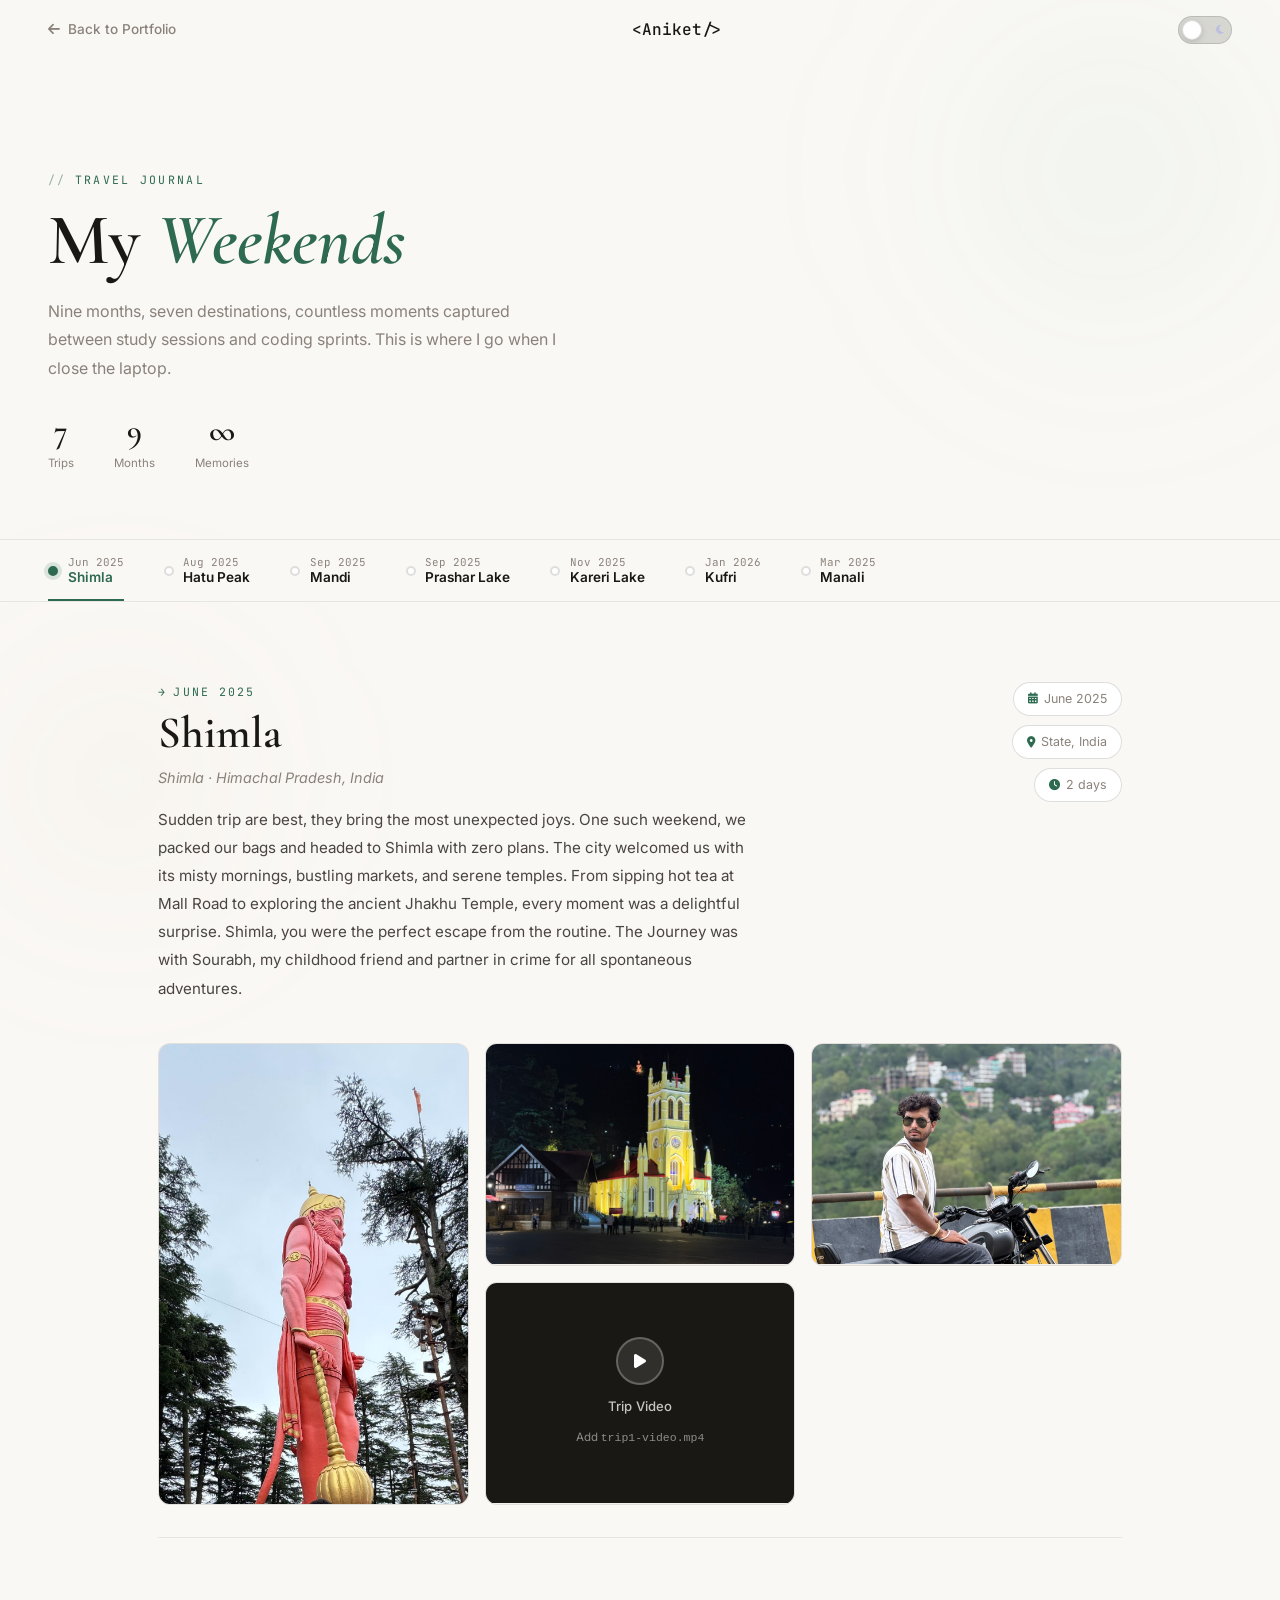
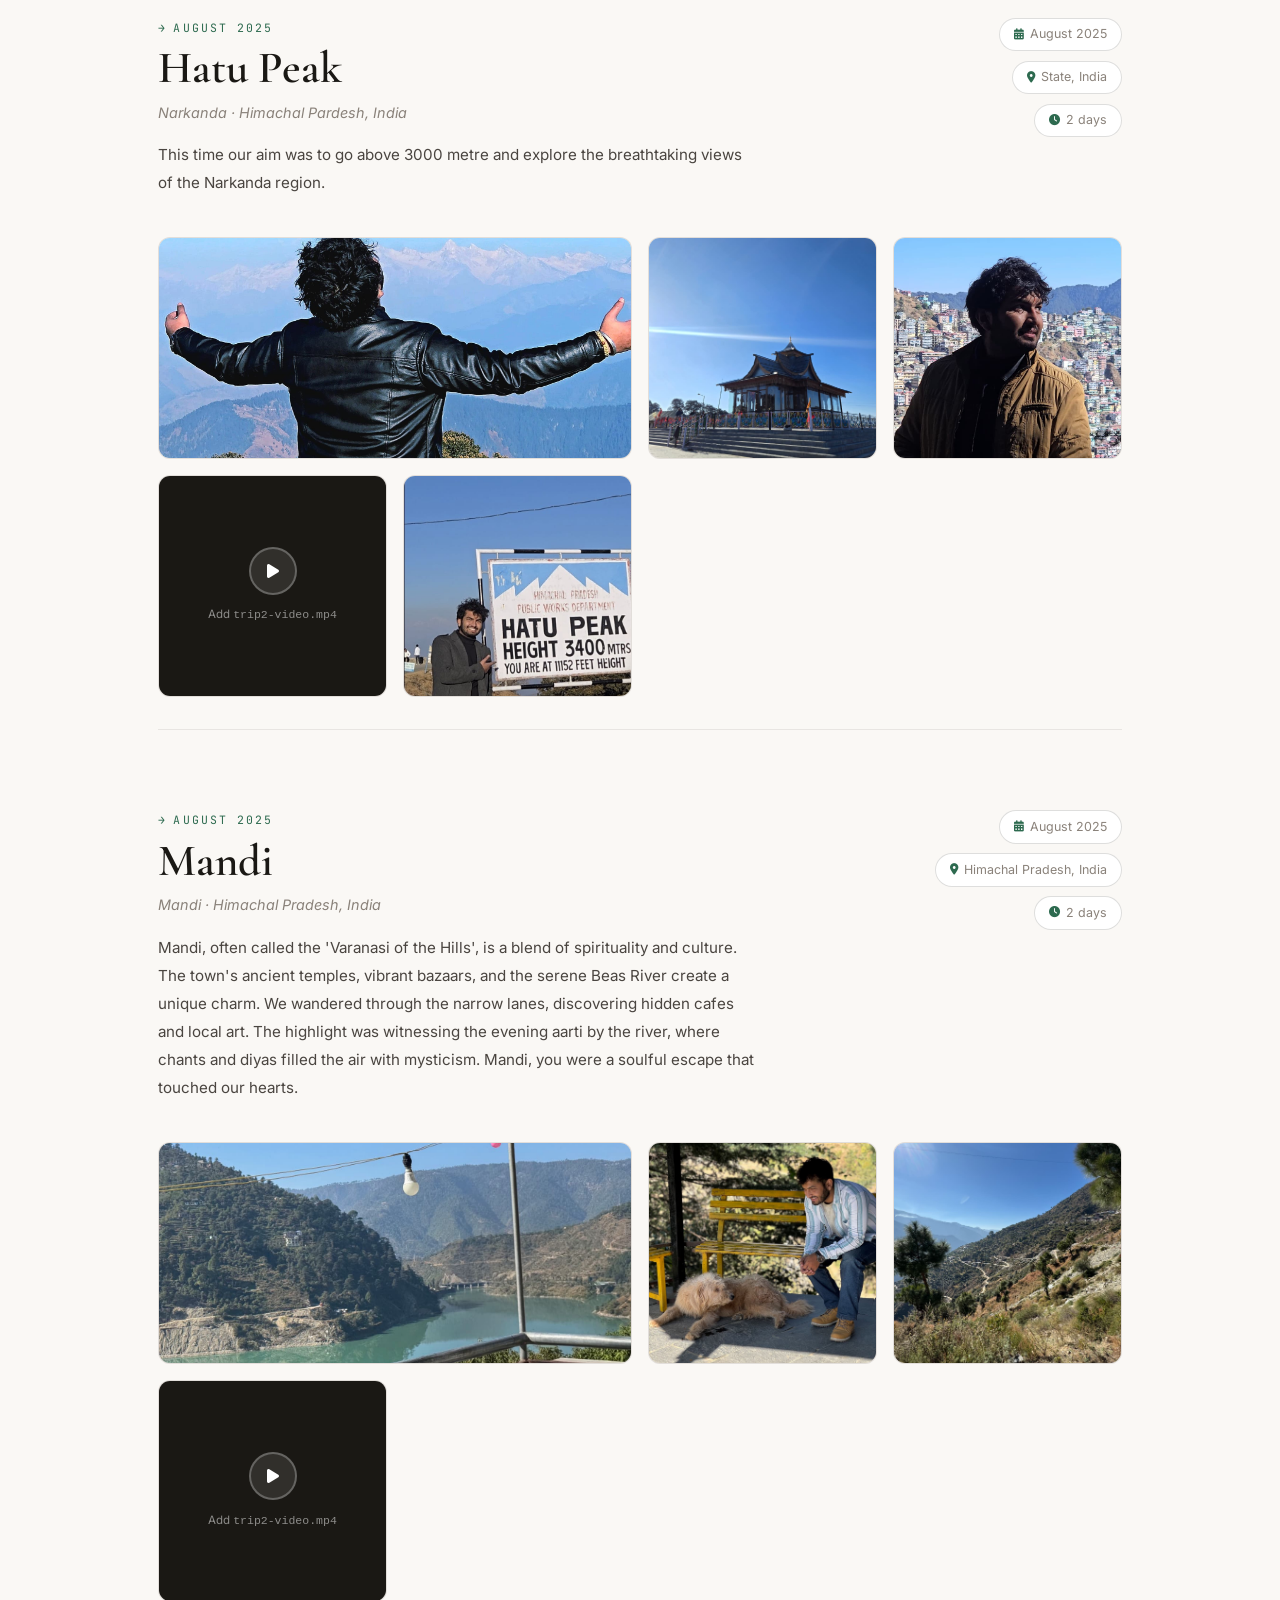
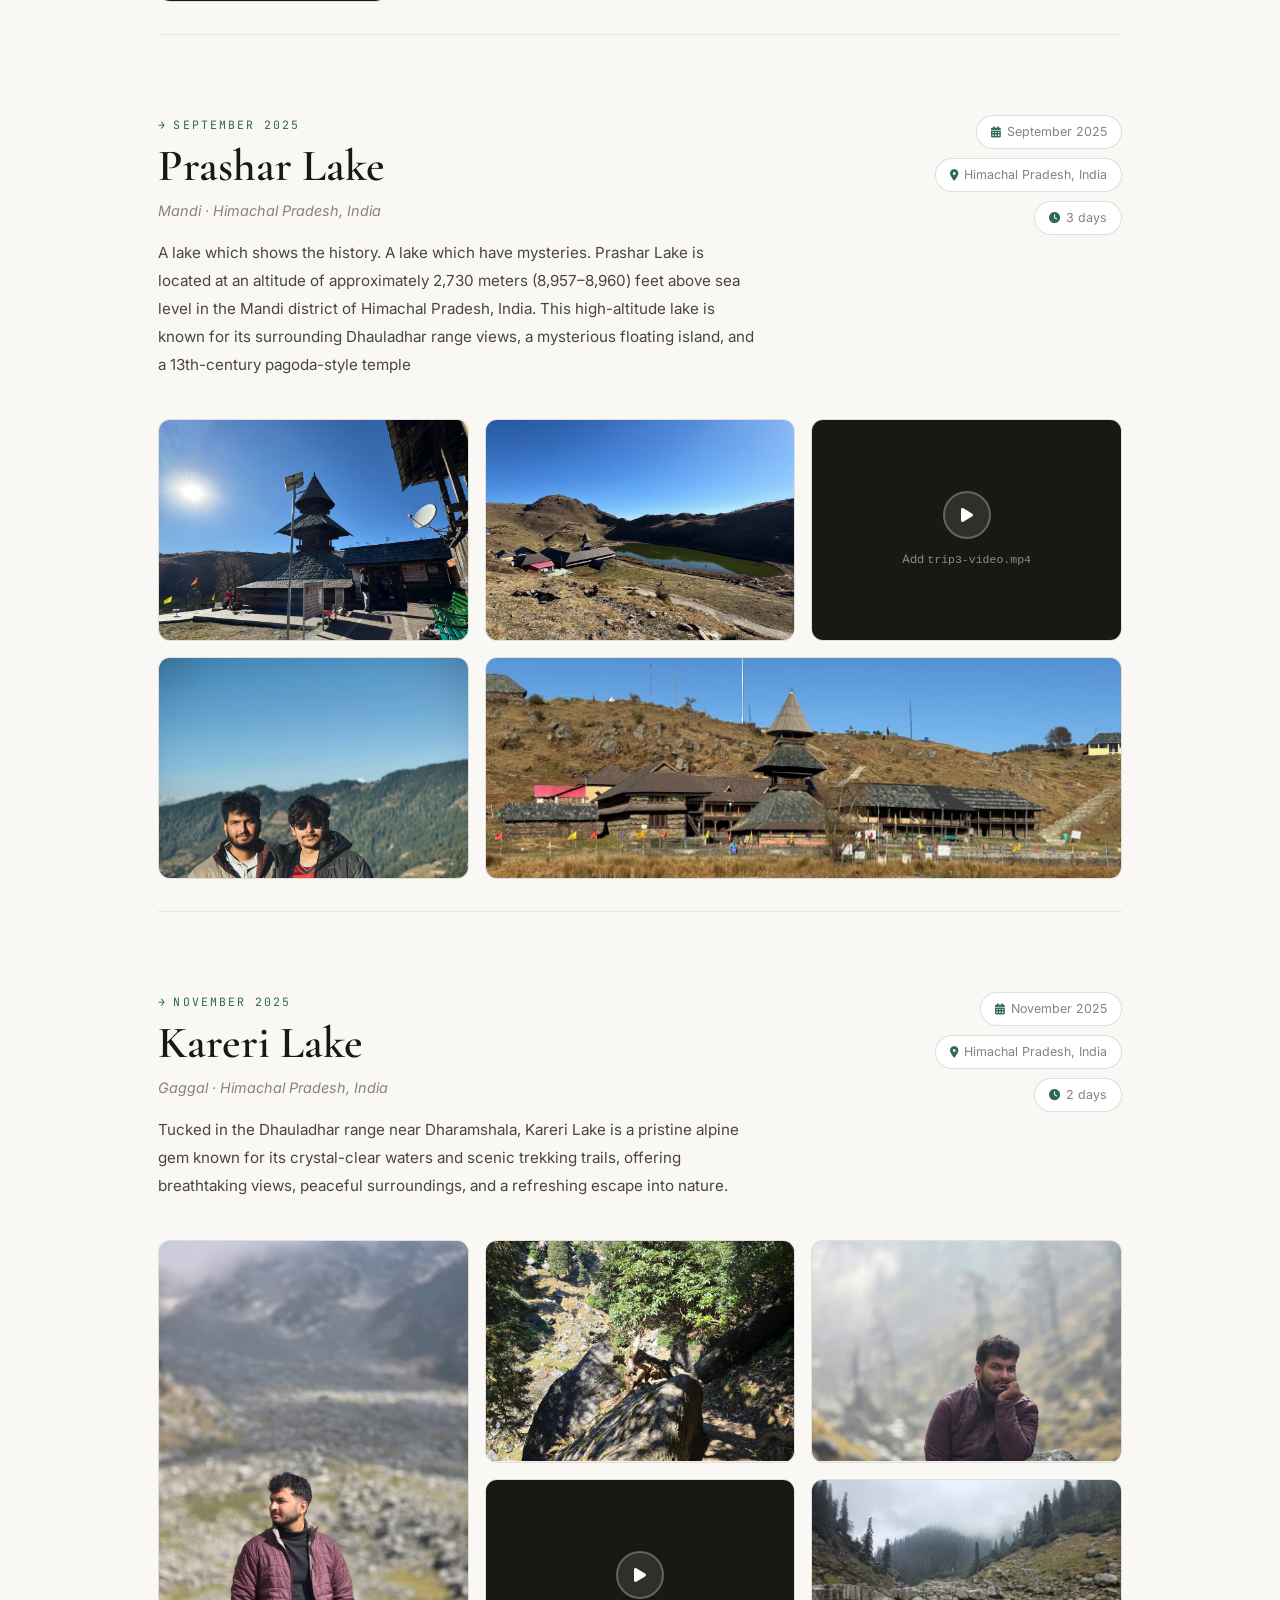
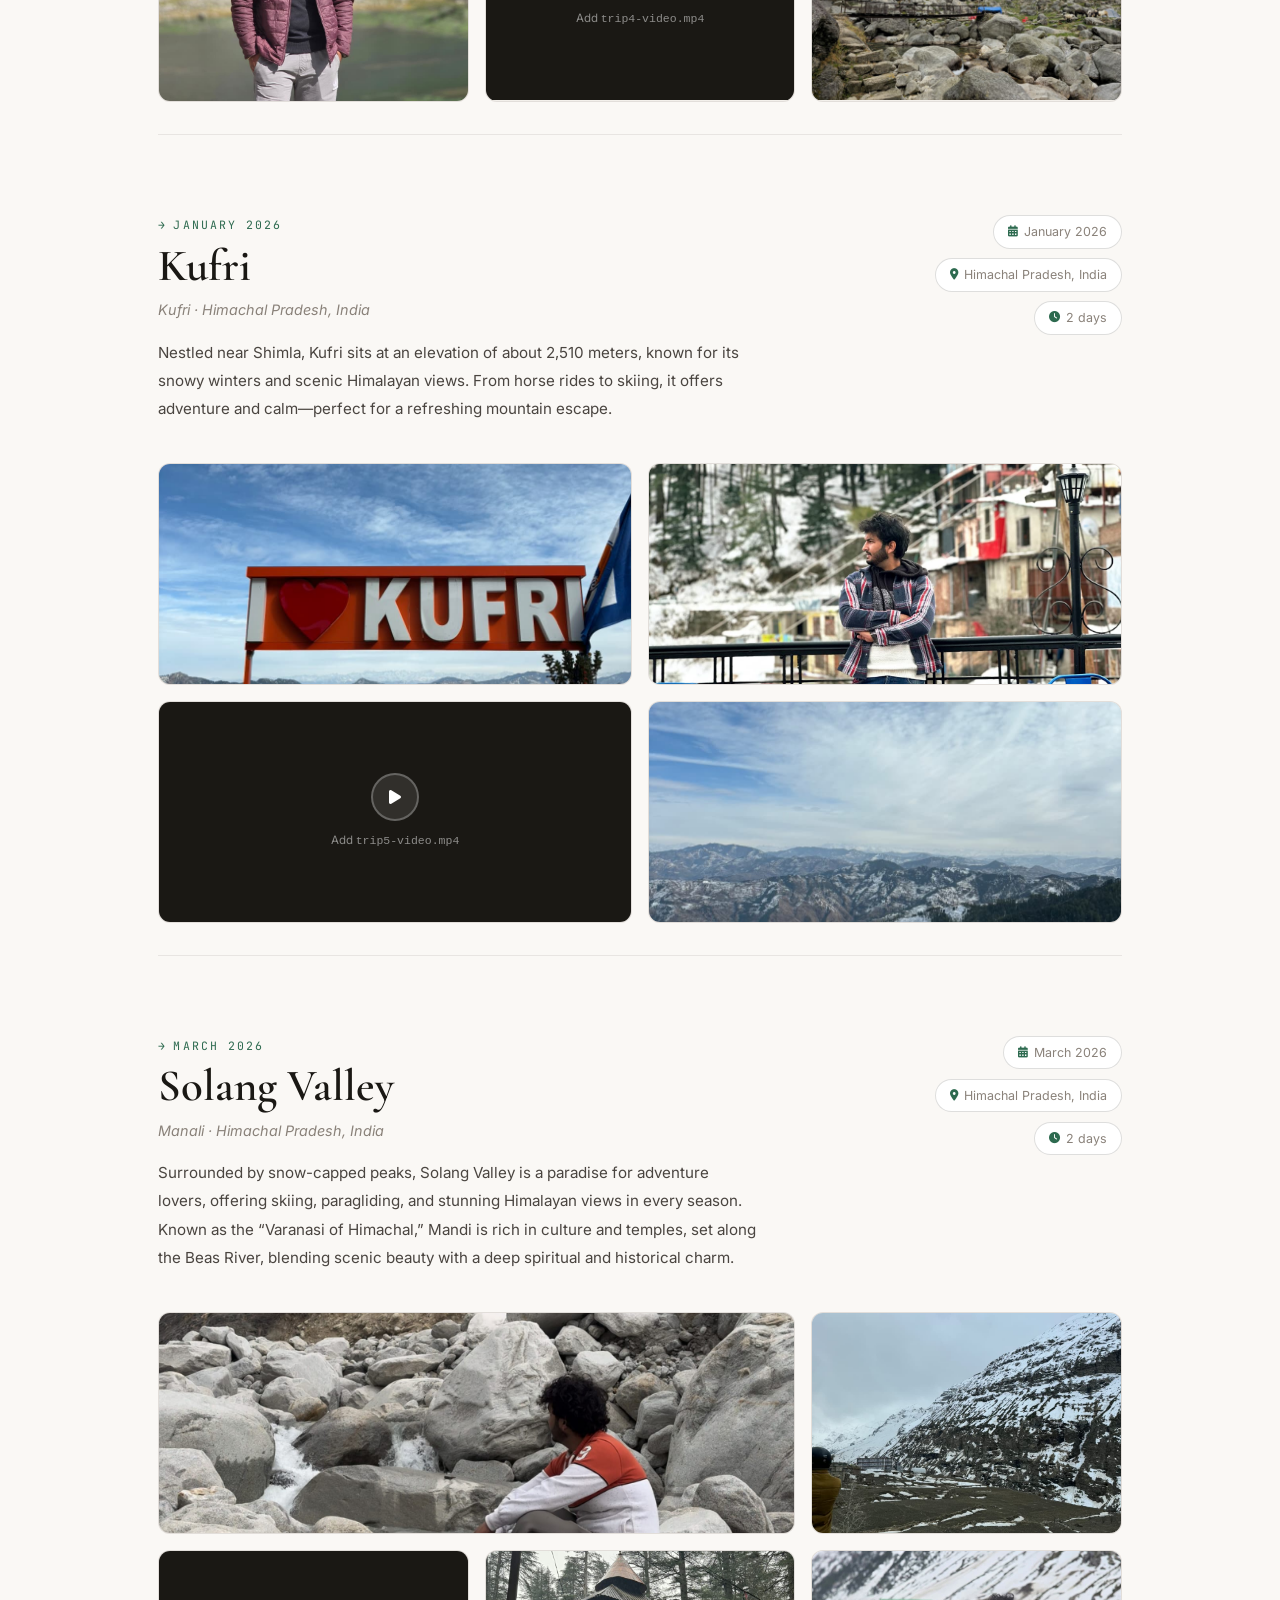
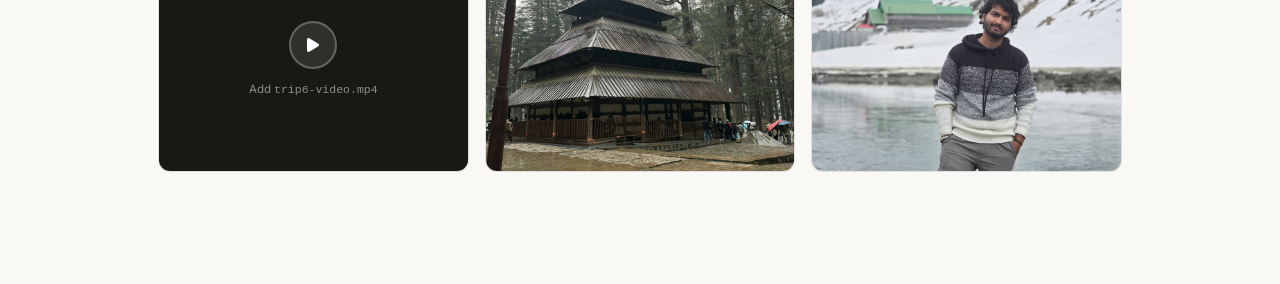
==== commit 78f6f53f: "Updated the brief of trips and images" ====
--- a/weekends.html
+++ b/weekends.html
@@ -375,7 +375,7 @@
       <div class="th-eyebrow">travel journal</div>
       <h1>My <em>Weekends</em></h1>
       <p>
-        Nine months, six destinations, countless moments captured between study sessions
+        Nine months, seven destinations, countless moments captured between study sessions
         and coding sprints. This is where I go when I close the laptop.
       </p>
       <div class="th-stats">
@@ -414,7 +414,7 @@
         <div class="tn-dot"></div>
         <div class="tn-text">
           <div class="tn-month">Sep 2025</div>
-          <div class="tn-place">Parashar Lake</div>
+          <div class="tn-place">Prashar Lake</div>
         </div>
       </div>
       <div class="tn-item" onclick="scrollToTrip('trip5')">
@@ -431,7 +431,7 @@
           <div class="tn-place">Kufri</div>
         </div>
       </div>
-       <div class="tn-item" onclick="scrollToTrip('trip4')">
+       <div class="tn-item" onclick="scrollToTrip('trip7')">
         <div class="tn-dot"></div>
         <div class="tn-text">
           <div class="tn-month">Mar 2025</div>
@@ -452,10 +452,14 @@
           <h2 class="trip-title">Shimla</h2>
           <div class="trip-subtitle">Shimla · Himachal Pradesh, India</div>
           <p class="trip-desc">
-            Write your trip description here. Tell the story of what made this place special,
-            what you explored, and what you brought back with you.
+            Sudden trip are best, they bring the most unexpected joys. 
+            One such weekend, we packed our bags and headed to Shimla with zero plans. 
+            The city welcomed us with its misty mornings, bustling markets, and serene temples. 
+            From sipping hot tea at Mall Road to exploring the ancient Jhakhu Temple, 
+            every moment was a delightful surprise. Shimla, you were the perfect escape from the routine.
+            The Journey was with Sourabh, my childhood friend and partner in crime for all spontaneous adventures.
           </p>
-        </div>
+        </div> 
         <div class="trip-meta">
           <span class="tm-chip"><i class="fas fa-calendar-alt"></i> June 2025</span>
           <span class="tm-chip"><i class="fas fa-map-marker-alt"></i> State, India</span>
@@ -505,7 +509,7 @@
           <div class="trip-month">August 2025</div>
           <h2 class="trip-title">Hatu Peak</h2>
           <div class="trip-subtitle">Narkanda · Himachal Pardesh, India</div>
-          <p class="trip-desc">Write your trip description here. What was the vibe? What did you discover?</p>
+          <p class="trip-desc">This time our aim was to go above 3000 metre and explore the breathtaking views of the Narkanda region.</p>
         </div>
         <div class="trip-meta">
           <span class="tm-chip"><i class="fas fa-calendar-alt"></i> August 2025</span>
@@ -517,34 +521,46 @@
         <div class="media-item wide">
           <img src="Hatu2.jpeg" alt="" onerror="this.style.display='none';this.nextElementSibling.style.display='flex'"/>
           <div class="img-slot" style="display:none"><i class="fas fa-image"></i><div class="img-slot-label"><code>trip2-photo1.jpg</code></div></div>
-          <div class="media-caption">Wide hero shot</div>
+          <div class="media-caption">This type of shot is must when mountains are in focus</div>
         </div>
         <div class="media-item">
           <img src="Hatu1.jpeg" alt="" onerror="this.style.display='none';this.nextElementSibling.style.display='flex'"/>
           <div class="img-slot" style="display:none"><i class="fas fa-image"></i><div class="img-slot-label"><code>trip2-photo2.jpg</code></div></div>
+          <div class="media-caption">Hatu Mata Temple</div>
+
         </div>
         <div class="media-item">
           <img src="Hatu3.jpeg" alt="" onerror="this.style.display='none';this.nextElementSibling.style.display='flex'"/>
           <div class="img-slot" style="display:none"><i class="fas fa-image"></i><div class="img-slot-label"><code>trip2-photo3.jpg</code></div></div>
+          <div class="media-caption">A shot where Sanjouli is in background. </div>
+        
         </div>
         <div class="media-item">
           <video src="Hatuvideo.mp4" controls onerror="this.style.display='none';this.nextElementSibling.style.display='flex'"></video>
           <div class="video-slot" style="display:none"><div class="vs-play"><i class="fas fa-play"></i></div><div class="vs-label">Add <code>trip2-video.mp4</code></div></div>
+          <div class="media-caption">Have look at Panaromic view of Dhauladhar range</div>
+        
         </div>
         <div class="media-item">
           <img src="Hatu4.jpeg" alt="" onerror="this.style.display='none';this.nextElementSibling.style.display='flex'"/>
           <div class="img-slot" style="display:none"><i class="fas fa-image"></i><div class="img-slot-label"><code>trip2-photo4.jpg</code></div></div>
+          <div class="media-caption">Me showing the elevation </div>
         </div>
       </div>
     </section>
-     <!-- ── TRIP 2 ── -->
-    <section class="trip-section reveal" id="trip2">
+     <!-- ── TRIP 3 ── -->
+    <section class="trip-section reveal" id="trip3">
       <div class="trip-header">
         <div class="trip-left">
           <div class="trip-month">August 2025</div>
           <h2 class="trip-title">Mandi</h2>
           <div class="trip-subtitle">Mandi · Himachal Pradesh, India</div>
-          <p class="trip-desc">Write your trip description here. What was the vibe? What did you discover?</p>
+          <p class="trip-desc">
+            Mandi, often called the 'Varanasi of the Hills', is a blend of spirituality and culture. 
+            The town's ancient temples, vibrant bazaars, and the serene Beas River create a unique charm. 
+            We wandered through the narrow lanes, discovering hidden cafes and local art. 
+            The highlight was witnessing the evening aarti by the river, where chants and diyas filled the air with mysticism. 
+            Mandi, you were a soulful escape that touched our hearts. 
         </div>
         <div class="trip-meta">
           <span class="tm-chip"><i class="fas fa-calendar-alt"></i> August 2025</span>
@@ -556,33 +572,40 @@
         <div class="media-item wide">
           <img src="Mandi2.jpeg" alt="" onerror="this.style.display='none';this.nextElementSibling.style.display='flex'"/>
           <div class="img-slot" style="display:none"><i class="fas fa-image"></i><div class="img-slot-label"><code>trip2-photo1.jpg</code></div></div>
-          <div class="media-caption">Wide hero shot</div>
+          <div class="media-caption">Panaromic view of Pandoh Dam</div>
         </div>
         <div class="media-item">
           <img src="Mandi1.jpeg" alt="" onerror="this.style.display='none';this.nextElementSibling.style.display='flex'"/>
           <div class="img-slot" style="display:none"><i class="fas fa-image"></i><div class="img-slot-label"><code>trip2-photo2.jpg</code></div></div>
+          <div class="media-caption">Random shot by Sourabh, and somehow it turned out great!</div>
+        
         </div>
         <div class="media-item">
           <img src="Mandi3.jpeg" alt="" onerror="this.style.display='none';this.nextElementSibling.style.display='flex'"/>
           <div class="img-slot" style="display:none"><i class="fas fa-image"></i><div class="img-slot-label"><code>trip2-photo3.jpg</code></div></div>
+          <div class="media-caption">Had to show the terrains after Mandi</div>
+        
         </div>
         <div class="media-item">
           <video src="mandivideo.mp4" controls onerror="this.style.display='none';this.nextElementSibling.style.display='flex'"></video>
           <div class="video-slot" style="display:none"><div class="vs-play"><i class="fas fa-play"></i></div><div class="vs-label">Add <code>trip2-video.mp4</code></div></div>
+          <div class="media-caption">Hello friend! Isn't the view stunning?</div>
+        
         </div>
        
       </div>
     </section>
 
 
-    <!-- ── TRIP 3 ── -->
-    <section class="trip-section reveal" id="trip3">
+    <!-- ── TRIP 4 ── -->
+    <section class="trip-section reveal" id="trip4">
       <div class="trip-header">
         <div class="trip-left">
           <div class="trip-month">September 2025</div>
-          <h2 class="trip-title">Parashar Lake</h2>
+          <h2 class="trip-title">Prashar Lake</h2>
           <div class="trip-subtitle">Mandi · Himachal Pradesh, India</div>
-          <p class="trip-desc">Describe this trip — what made it stand out from the rest?</p>
+          <p class="trip-desc">A lake which shows the history. A lake which have mysteries. Prashar Lake is located at an altitude of approximately 2,730 meters (8,957–8,960) feet above sea level in the
+             Mandi district of Himachal Pradesh, India. This high-altitude lake is known for its surrounding Dhauladhar range views, a mysterious floating island, and a 13th-century pagoda-style temple</p>
         </div>
         <div class="trip-meta">
           <span class="tm-chip"><i class="fas fa-calendar-alt"></i> September 2025</span>
@@ -594,35 +617,40 @@
         <div class="media-item">
           <img src="p1.jpeg" alt="" onerror="this.style.display='none';this.nextElementSibling.style.display='flex'"/>
           <div class="img-slot" style="display:none"><i class="fas fa-image"></i><div class="img-slot-label"><code>trip3-photo1.jpg</code></div></div>
+          <div class="media-caption">The temple of Rishi Prashar</div>
         </div>
         <div class="media-item">
           <img src="p2.jpeg" alt="" onerror="this.style.display='none';this.nextElementSibling.style.display='flex'"/>
           <div class="img-slot" style="display:none"><i class="fas fa-image"></i><div class="img-slot-label"><code>trip3-photo2.jpg</code></div></div>
+          <div class="media-caption">Panaromic view of lake and temple</div>
         </div>
         <div class="media-item">
           <video src="pv.mp4" controls onerror="this.style.display='none';this.nextElementSibling.style.display='flex'"></video>
           <div class="video-slot" style="display:none"><div class="vs-play"><i class="fas fa-play"></i></div><div class="vs-label">Add <code>trip3-video.mp4</code></div></div>
+          <div class="media-caption">The shot from same level as the temple.</div>
         </div>
         <div class="media-item">
           <img src="p3.jpeg" alt="" onerror="this.style.display='none';this.nextElementSibling.style.display='flex'"/>
           <div class="img-slot" style="display:none"><i class="fas fa-image"></i><div class="img-slot-label"><code>trip3-photo3.jpg</code></div></div>
+          <div class="media-caption">A shot by random person of mine and Sourabh.</div>
         </div>
         <div class="media-item wide">
           <img src="p4.jpeg" alt="" onerror="this.style.display='none';this.nextElementSibling.style.display='flex'"/>
           <div class="img-slot" style="display:none"><i class="fas fa-image"></i><div class="img-slot-label"><code>trip3-photo4.jpg</code></div></div>
-          <div class="media-caption">Panoramic shot</div>
+          <div class="media-caption">The peace of the lake can be described by this picture.</div>
         </div>
       </div>
     </section>
 
-    <!-- ── TRIP 4 ── -->
-    <section class="trip-section reveal" id="trip4">
+    <!-- ── TRIP 5 ── -->
+    <section class="trip-section reveal" id="trip5">
       <div class="trip-header">
         <div class="trip-left">
           <div class="trip-month">November 2025</div>
           <h2 class="trip-title">Kareri Lake</h2>
           <div class="trip-subtitle">Gaggal · Himachal Pradesh, India</div>
-          <p class="trip-desc">Your November adventure. What pulled you there?</p>
+          <p class="trip-desc">Tucked in the Dhauladhar range near Dharamshala, Kareri Lake is a pristine alpine gem known for its crystal-clear waters and scenic trekking trails,
+             offering breathtaking views, peaceful surroundings, and a refreshing escape into nature.</p>
         </div>
         <div class="trip-meta">
           <span class="tm-chip"><i class="fas fa-calendar-alt"></i> November 2025</span>
@@ -634,34 +662,43 @@
         <div class="media-item tall">
           <img src="k1.jpeg" alt="" onerror="this.style.display='none';this.nextElementSibling.style.display='flex'"/>
           <div class="img-slot" style="display:none;min-height:460px"><i class="fas fa-image"></i><div class="img-slot-label"><code>trip4-photo1.jpg</code></div></div>
+           <div class="media-caption">Me in front of Kareri lake</div>
+
         </div>
         <div class="media-item">
           <img src="k2.jpeg" alt="" onerror="this.style.display='none';this.nextElementSibling.style.display='flex'"/>
           <div class="img-slot" style="display:none"><i class="fas fa-image"></i><div class="img-slot-label"><code>trip4-photo2.jpg</code></div></div>
+           <div class="media-caption">If the trail looks like this, you'll never get bored from the journey</div>
         </div>
         <div class="media-item">
           <img src="k3.jpeg" alt="" onerror="this.style.display='none';this.nextElementSibling.style.display='flex'"/>
           <div class="img-slot" style="display:none"><i class="fas fa-image"></i><div class="img-slot-label"><code>trip4-photo3.jpg</code></div></div>
+          <div class="media-caption"></div>
+          <div class="media-caption">Sun is shining, so why not a great click?</div>
         </div>
         <div class="media-item">
           <video src="kv.mp4" controls onerror="this.style.display='none';this.nextElementSibling.style.display='flex'"></video>
           <div class="video-slot" style="display:none"><div class="vs-play"><i class="fas fa-play"></i></div><div class="vs-label">Add <code>trip4-video.mp4</code></div></div>
+          <div class="media-caption">A timelapse of me with my friends</div>
         </div>
         <div class="media-item">
           <img src="k4.jpeg" alt="" onerror="this.style.display='none';this.nextElementSibling.style.display='flex'"/>
           <div class="img-slot" style="display:none"><i class="fas fa-image"></i><div class="img-slot-label"><code>trip4-photo4.jpg</code></div></div>
-        </div>
+          <div class="media-caption">A beautiful crossing, mid journey.</div>
+          <div class="media-caption"></div>
+
       </div>
     </section>
 
-    <!-- ── TRIP 5 ── -->
-    <section class="trip-section reveal" id="trip5">
+    <!-- ── TRIP 6 ── -->
+    <section class="trip-section reveal" id="trip6">
       <div class="trip-header">
         <div class="trip-left">
           <div class="trip-month">January 2026</div>
           <h2 class="trip-title">Kufri</h2>
           <div class="trip-subtitle">Kufri · Himachal Pradesh, India</div>
-          <p class="trip-desc">New year, new destination. What kicked off 2026 for you?</p>
+          <p class="trip-desc">Nestled near Shimla, Kufri sits at an elevation of about 2,510 meters, known for its snowy winters and scenic Himalayan views. 
+            From horse rides to skiing, it offers adventure and calm—perfect for a refreshing mountain escape.</p>
         </div>
         <div class="trip-meta">
           <span class="tm-chip"><i class="fas fa-calendar-alt"></i> January 2026</span>
@@ -673,30 +710,36 @@
         <div class="media-item">
           <img src="ku1.jpeg" alt="" onerror="this.style.display='none';this.nextElementSibling.style.display='flex'"/>
           <div class="img-slot" style="display:none"><i class="fas fa-image"></i><div class="img-slot-label"><code>trip5-photo1.jpg</code></div></div>
+          <div class="media-caption">The picture itself describe the destination.</div>
         </div>
         <div class="media-item">
           <img src="ku2.jpeg" alt="" onerror="this.style.display='none';this.nextElementSibling.style.display='flex'"/>
           <div class="img-slot" style="display:none"><i class="fas fa-image"></i><div class="img-slot-label"><code>trip5-photo2.jpg</code></div></div>
+          <div class="media-caption">Me blocking sceninc view for you.</div>
         </div>
         <div class="media-item">
           <video src="kuv.mp4" controls onerror="this.style.display='none';this.nextElementSibling.style.display='flex'"></video>
           <div class="video-slot" style="display:none"><div class="vs-play"><i class="fas fa-play"></i></div><div class="vs-label">Add <code>trip5-video.mp4</code></div></div>
+          <div class="media-caption">The road to Kufri, black ice teach me to its ok to fall, if you are willing to rise</div>
         </div>
         <div class="media-item">
           <img src="ku4.jpeg" alt="" onerror="this.style.display='none';this.nextElementSibling.style.display='flex'"/>
           <div class="img-slot" style="display:none"><i class="fas fa-image"></i><div class="img-slot-label"><code>trip5-photo3.jpg</code></div></div>
+          <div class="media-caption">A panaromic from this journey is also must, so why not?</div>
         </div>
       </div>
     </section>
 
-    <!-- ── TRIP 6 ── -->
-    <section class="trip-section reveal" id="trip6">
+    <!-- ── TRIP 7 ── -->
+    <section class="trip-section reveal" id="trip7">
       <div class="trip-header">
         <div class="trip-left">
           <div class="trip-month">March 2026</div>
           <h2 class="trip-title">Solang Valley</h2>
           <div class="trip-subtitle">Manali · Himachal Pradesh, India</div>
-          <p class="trip-desc">The most recent trip. How did it feel to close this chapter of weekend adventures?</p>
+          <p class="trip-desc">Surrounded by snow-capped peaks, Solang Valley is a paradise for adventure lovers, offering skiing, paragliding, and stunning Himalayan views in every season.
+
+Known as the “Varanasi of Himachal,” Mandi is rich in culture and temples, set along the Beas River, blending scenic beauty with a deep spiritual and historical charm.</p>
         </div>
         <div class="trip-meta">
           <span class="tm-chip"><i class="fas fa-calendar-alt"></i> March 2026</span>
@@ -708,23 +751,30 @@
         <div class="media-item wide">
           <img src="m1.jpeg" alt="" onerror="this.style.display='none';this.nextElementSibling.style.display='flex'"/>
           <div class="img-slot" style="display:none"><i class="fas fa-image"></i><div class="img-slot-label"><code>trip6-photo1.jpg</code></div></div>
-          <div class="media-caption">The final destination</div>
+          <div class="media-caption"></div>
+          <div class="media-caption">The picture is of the path to Anjani Mahadev Temple.
+
+          </div>
         </div>
         <div class="media-item">
           <img src="m2.jpeg" alt="" onerror="this.style.display='none';this.nextElementSibling.style.display='flex'"/>
           <div class="img-slot" style="display:none"><i class="fas fa-image"></i><div class="img-slot-label"><code>trip6-photo2.jpg</code></div></div>
+          <div class="media-caption">Mountains covered with snow.</div>
         </div>
         <div class="media-item">
           <video src="mv.mp4" controls onerror="this.style.display='none';this.nextElementSibling.style.display='flex'"></video>
           <div class="video-slot" style="display:none"><div class="vs-play"><i class="fas fa-play"></i></div><div class="vs-label">Add <code>trip6-video.mp4</code></div></div>
+          <div class="media-caption">Pahadon ke uss paar waali duniyaa!!!!</div>
         </div>
         <div class="media-item">
           <img src="m3.jpeg" alt="" onerror="this.style.display='none';this.nextElementSibling.style.display='flex'"/>
           <div class="img-slot" style="display:none"><i class="fas fa-image"></i><div class="img-slot-label"><code>trip6-photo3.jpg</code></div></div>
+          <div class="media-caption">In the heart of the Himalayas, where every turn reveals a new wonder. The Hidimba devi Temple.</div>
         </div>
         <div class="media-item">
           <img src="m44.jpeg" alt="" onerror="this.style.display='none';this.nextElementSibling.style.display='flex'"/>
           <div class="img-slot" style="display:none"><i class="fas fa-image"></i><div class="img-slot-label"><code>trip6-photo4.jpg</code></div></div>
+          <div class="media-caption">Messy hairs but not the journey.</div>
         </div>
       </div>
     </section>
